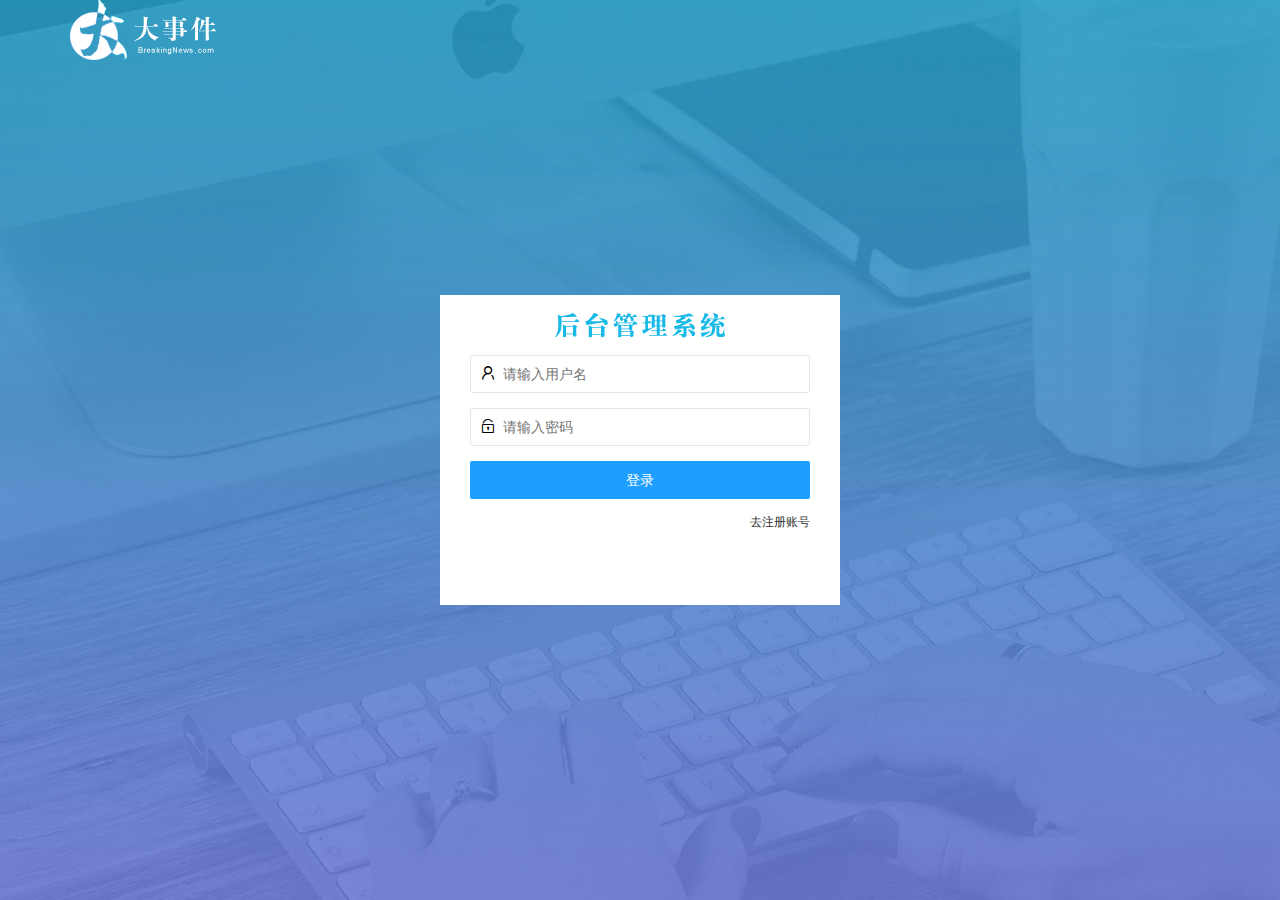
==== index.html @ 13873f53 "完成首页基本的样式及骨架" ====
<!DOCTYPE html>
<html lang="en">

<head>
  <meta charset="UTF-8" />
  <meta name="viewport" content="width=device-width, initial-scale=1.0" />
  <title>大事件-登录/注册</title>
  <!-- 导入 LayUI 的样式 -->
  <link rel="stylesheet" href="/assets/lib/layui/css/layui.css" />
  <!-- 导入自己的样式表 -->
  <link rel="stylesheet" href="/assets/css/login.css" />
</head>

<body>
  <!-- 头部的 Logo 区域 -->
  <div class="layui-main">
    <img src="/assets/images/logo.png" alt="" />
  </div>

  <!-- 登录注册区域 -->
  <div class="loginAndRegBox">
    <div class="title-box"></div>
    <!-- 登录的div -->
    <div class="login-box">
      <!-- 登录的表单 -->
      <form class="layui-form" id="form_login">
        <!-- 用户名 -->
        <div class="layui-form-item">
          <i class="layui-icon layui-icon-username"></i>
          <input type="text" name="username" required lay-verify="required" placeholder="请输入用户名" autocomplete="off"
            class="layui-input" />
        </div>
        <!-- 密码 -->
        <div class="layui-form-item">
          <i class="layui-icon layui-icon-password"></i>
          <input type="password" name="password" required lay-verify="required|pwd" placeholder="请输入密码"
            autocomplete="off" class="layui-input" />
        </div>
        <!-- 登录按钮 -->
        <div class="layui-form-item">
          <!-- 注意：表单提交按钮和普通按钮的区别，就是 lay-submit 属性 -->
          <button class="layui-btn layui-btn-fluid layui-btn-normal" lay-submit>
            登录
          </button>
        </div>
        <div class="layui-form-item links">
          <a href="javascript:;" id="link_reg">去注册账号</a>
        </div>
      </form>
    </div>
    <!-- 注册的div -->
    <div class="reg-box">
      <!-- 注册的表单 -->
      <form class="layui-form" id="form_reg">
        <!-- 用户名 -->
        <div class="layui-form-item">
          <i class="layui-icon layui-icon-username"></i>
          <input type="text" name="username" required lay-verify="required" placeholder="请输入用户名" autocomplete="off"
            class="layui-input" />
        </div>
        <!-- 密码 -->
        <div class="layui-form-item">
          <i class="layui-icon layui-icon-password"></i>
          <input type="password" name="password" required lay-verify="required|pwd" placeholder="请输入密码"
            autocomplete="off" class="layui-input" />
        </div>
        <!-- 密码确认框 -->
        <div class="layui-form-item">
          <i class="layui-icon layui-icon-password"></i>
          <input type="password" name="repassword" required lay-verify="required|pwd|repwd" placeholder="再次确认密码"
            autocomplete="off" class="layui-input" />
        </div>
        <!-- 注册按钮 -->
        <div class="layui-form-item">
          <!-- 注意：表单提交按钮和普通按钮的区别，就是 lay-submit 属性 -->
          <button class="layui-btn layui-btn-fluid layui-btn-normal" lay-submit>
            注册
          </button>
        </div>
        <div class="layui-form-item links">
          <a href="javascript:;" id="link_login">去登录</a>
        </div>
      </form>
    </div>
  </div>
  <!-- 导入 Layui 的JS文件 -->
  <script src="/assets/lib/layui/layui.all.js"></script>
  <!-- 导入 JQuery -->
  <script src="/assets/lib/jquery.js"></script>
  <!-- 导入自己封装的 baseAPI.js -->
  <script src="/assets/js/baseAPI.js"></script>
  <!-- 导入自己的 JavaScript 脚本 -->
  <script src="/assets/js/login.js"></script>
</body>

</html>
---- assets/lib/layui/css/layui.css ----
/** layui-v2.5.5 MIT License By https://www.layui.com */
 .layui-inline,img{display:inline-block;vertical-align:middle}h1,h2,h3,h4,h5,h6{font-weight:400}.layui-edge,.layui-header,.layui-inline,.layui-main{position:relative}.layui-body,.layui-edge,.layui-elip{overflow:hidden}.layui-btn,.layui-edge,.layui-inline,img{vertical-align:middle}.layui-btn,.layui-disabled,.layui-icon,.layui-unselect{-moz-user-select:none;-webkit-user-select:none;-ms-user-select:none}.layui-elip,.layui-form-checkbox span,.layui-form-pane .layui-form-label{text-overflow:ellipsis;white-space:nowrap}.layui-breadcrumb,.layui-tree-btnGroup{visibility:hidden}blockquote,body,button,dd,div,dl,dt,form,h1,h2,h3,h4,h5,h6,input,li,ol,p,pre,td,textarea,th,ul{margin:0;padding:0;-webkit-tap-highlight-color:rgba(0,0,0,0)}a:active,a:hover{outline:0}img{border:none}li{list-style:none}table{border-collapse:collapse;border-spacing:0}h4,h5,h6{font-size:100%}button,input,optgroup,option,select,textarea{font-family:inherit;font-size:inherit;font-style:inherit;font-weight:inherit;outline:0}pre{white-space:pre-wrap;white-space:-moz-pre-wrap;white-space:-pre-wrap;white-space:-o-pre-wrap;word-wrap:break-word}body{line-height:24px;font:14px Helvetica Neue,Helvetica,PingFang SC,Tahoma,Arial,sans-serif}hr{height:1px;margin:10px 0;border:0;clear:both}a{color:#333;text-decoration:none}a:hover{color:#777}a cite{font-style:normal;*cursor:pointer}.layui-border-box,.layui-border-box *{box-sizing:border-box}.layui-box,.layui-box *{box-sizing:content-box}.layui-clear{clear:both;*zoom:1}.layui-clear:after{content:'\20';clear:both;*zoom:1;display:block;height:0}.layui-inline{*display:inline;*zoom:1}.layui-edge{display:inline-block;width:0;height:0;border-width:6px;border-style:dashed;border-color:transparent}.layui-edge-top{top:-4px;border-bottom-color:#999;border-bottom-style:solid}.layui-edge-right{border-left-color:#999;border-left-style:solid}.layui-edge-bottom{top:2px;border-top-color:#999;border-top-style:solid}.layui-edge-left{border-right-color:#999;border-right-style:solid}.layui-disabled,.layui-disabled:hover{color:#d2d2d2!important;cursor:not-allowed!important}.layui-circle{border-radius:100%}.layui-show{display:block!important}.layui-hide{display:none!important}@font-face{font-family:layui-icon;src:url(../font/iconfont.eot?v=250);src:url(../font/iconfont.eot?v=250#iefix) format('embedded-opentype'),url(../font/iconfont.woff2?v=250) format('woff2'),url(../font/iconfont.woff?v=250) format('woff'),url(../font/iconfont.ttf?v=250) format('truetype'),url(../font/iconfont.svg?v=250#layui-icon) format('svg')}.layui-icon{font-family:layui-icon!important;font-size:16px;font-style:normal;-webkit-font-smoothing:antialiased;-moz-osx-font-smoothing:grayscale}.layui-icon-reply-fill:before{content:"\e611"}.layui-icon-set-fill:before{content:"\e614"}.layui-icon-menu-fill:before{content:"\e60f"}.layui-icon-search:before{content:"\e615"}.layui-icon-share:before{content:"\e641"}.layui-icon-set-sm:before{content:"\e620"}.layui-icon-engine:before{content:"\e628"}.layui-icon-close:before{content:"\1006"}.layui-icon-close-fill:before{content:"\1007"}.layui-icon-chart-screen:before{content:"\e629"}.layui-icon-star:before{content:"\e600"}.layui-icon-circle-dot:before{content:"\e617"}.layui-icon-chat:before{content:"\e606"}.layui-icon-release:before{content:"\e609"}.layui-icon-list:before{content:"\e60a"}.layui-icon-chart:before{content:"\e62c"}.layui-icon-ok-circle:before{content:"\1005"}.layui-icon-layim-theme:before{content:"\e61b"}.layui-icon-table:before{content:"\e62d"}.layui-icon-right:before{content:"\e602"}.layui-icon-left:before{content:"\e603"}.layui-icon-cart-simple:before{content:"\e698"}.layui-icon-face-cry:before{content:"\e69c"}.layui-icon-face-smile:before{content:"\e6af"}.layui-icon-survey:before{content:"\e6b2"}.layui-icon-tree:before{content:"\e62e"}.layui-icon-upload-circle:before{content:"\e62f"}.layui-icon-add-circle:before{content:"\e61f"}.layui-icon-download-circle:before{content:"\e601"}.layui-icon-templeate-1:before{content:"\e630"}.layui-icon-util:before{content:"\e631"}.layui-icon-face-surprised:before{content:"\e664"}.layui-icon-edit:before{content:"\e642"}.layui-icon-speaker:before{content:"\e645"}.layui-icon-down:before{content:"\e61a"}.layui-icon-file:before{content:"\e621"}.layui-icon-layouts:before{content:"\e632"}.layui-icon-rate-half:before{content:"\e6c9"}.layui-icon-add-circle-fine:before{content:"\e608"}.layui-icon-prev-circle:before{content:"\e633"}.layui-icon-read:before{content:"\e705"}.layui-icon-404:before{content:"\e61c"}.layui-icon-carousel:before{content:"\e634"}.layui-icon-help:before{content:"\e607"}.layui-icon-code-circle:before{content:"\e635"}.layui-icon-water:before{content:"\e636"}.layui-icon-username:before{content:"\e66f"}.layui-icon-find-fill:before{content:"\e670"}.layui-icon-about:before{content:"\e60b"}.layui-icon-location:before{content:"\e715"}.layui-icon-up:before{content:"\e619"}.layui-icon-pause:before{content:"\e651"}.layui-icon-date:before{content:"\e637"}.layui-icon-layim-uploadfile:before{content:"\e61d"}.layui-icon-delete:before{content:"\e640"}.layui-icon-play:before{content:"\e652"}.layui-icon-top:before{content:"\e604"}.layui-icon-friends:before{content:"\e612"}.layui-icon-refresh-3:before{content:"\e9aa"}.layui-icon-ok:before{content:"\e605"}.layui-icon-layer:before{content:"\e638"}.layui-icon-face-smile-fine:before{content:"\e60c"}.layui-icon-dollar:before{content:"\e659"}.layui-icon-group:before{content:"\e613"}.layui-icon-layim-download:before{content:"\e61e"}.layui-icon-picture-fine:before{content:"\e60d"}.layui-icon-link:before{content:"\e64c"}.layui-icon-diamond:before{content:"\e735"}.layui-icon-log:before{content:"\e60e"}.layui-icon-rate-solid:before{content:"\e67a"}.layui-icon-fonts-del:before{content:"\e64f"}.layui-icon-unlink:before{content:"\e64d"}.layui-icon-fonts-clear:before{content:"\e639"}.layui-icon-triangle-r:before{content:"\e623"}.layui-icon-circle:before{content:"\e63f"}.layui-icon-radio:before{content:"\e643"}.layui-icon-align-center:before{content:"\e647"}.layui-icon-align-right:before{content:"\e648"}.layui-icon-align-left:before{content:"\e649"}.layui-icon-loading-1:before{content:"\e63e"}.layui-icon-return:before{content:"\e65c"}.layui-icon-fonts-strong:before{content:"\e62b"}.layui-icon-upload:before{content:"\e67c"}.layui-icon-dialogue:before{content:"\e63a"}.layui-icon-video:before{content:"\e6ed"}.layui-icon-headset:before{content:"\e6fc"}.layui-icon-cellphone-fine:before{content:"\e63b"}.layui-icon-add-1:before{content:"\e654"}.layui-icon-face-smile-b:before{content:"\e650"}.layui-icon-fonts-html:before{content:"\e64b"}.layui-icon-form:before{content:"\e63c"}.layui-icon-cart:before{content:"\e657"}.layui-icon-camera-fill:before{content:"\e65d"}.layui-icon-tabs:before{content:"\e62a"}.layui-icon-fonts-code:before{content:"\e64e"}.layui-icon-fire:before{content:"\e756"}.layui-icon-set:before{content:"\e716"}.layui-icon-fonts-u:before{content:"\e646"}.layui-icon-triangle-d:before{content:"\e625"}.layui-icon-tips:before{content:"\e702"}.layui-icon-picture:before{content:"\e64a"}.layui-icon-more-vertical:before{content:"\e671"}.layui-icon-flag:before{content:"\e66c"}.layui-icon-loading:before{content:"\e63d"}.layui-icon-fonts-i:before{content:"\e644"}.layui-icon-refresh-1:before{content:"\e666"}.layui-icon-rmb:before{content:"\e65e"}.layui-icon-home:before{content:"\e68e"}.layui-icon-user:before{content:"\e770"}.layui-icon-notice:before{content:"\e667"}.layui-icon-login-weibo:before{content:"\e675"}.layui-icon-voice:before{content:"\e688"}.layui-icon-upload-drag:before{content:"\e681"}.layui-icon-login-qq:before{content:"\e676"}.layui-icon-snowflake:before{content:"\e6b1"}.layui-icon-file-b:before{content:"\e655"}.layui-icon-template:before{content:"\e663"}.layui-icon-auz:before{content:"\e672"}.layui-icon-console:before{content:"\e665"}.layui-icon-app:before{content:"\e653"}.layui-icon-prev:before{content:"\e65a"}.layui-icon-website:before{content:"\e7ae"}.layui-icon-next:before{content:"\e65b"}.layui-icon-component:before{content:"\e857"}.layui-icon-more:before{content:"\e65f"}.layui-icon-login-wechat:before{content:"\e677"}.layui-icon-shrink-right:before{content:"\e668"}.layui-icon-spread-left:before{content:"\e66b"}.layui-icon-camera:before{content:"\e660"}.layui-icon-note:before{content:"\e66e"}.layui-icon-refresh:before{content:"\e669"}.layui-icon-female:before{content:"\e661"}.layui-icon-male:before{content:"\e662"}.layui-icon-password:before{content:"\e673"}.layui-icon-senior:before{content:"\e674"}.layui-icon-theme:before{content:"\e66a"}.layui-icon-tread:before{content:"\e6c5"}.layui-icon-praise:before{content:"\e6c6"}.layui-icon-star-fill:before{content:"\e658"}.layui-icon-rate:before{content:"\e67b"}.layui-icon-template-1:before{content:"\e656"}.layui-icon-vercode:before{content:"\e679"}.layui-icon-cellphone:before{content:"\e678"}.layui-icon-screen-full:before{content:"\e622"}.layui-icon-screen-restore:before{content:"\e758"}.layui-icon-cols:before{content:"\e610"}.layui-icon-export:before{content:"\e67d"}.layui-icon-print:before{content:"\e66d"}.layui-icon-slider:before{content:"\e714"}.layui-icon-addition:before{content:"\e624"}.layui-icon-subtraction:before{content:"\e67e"}.layui-icon-service:before{content:"\e626"}.layui-icon-transfer:before{content:"\e691"}.layui-main{width:1140px;margin:0 auto}.layui-header{z-index:1000;height:60px}.layui-header a:hover{transition:all .5s;-webkit-transition:all .5s}.layui-side{position:fixed;left:0;top:0;bottom:0;z-index:999;width:200px;overflow-x:hidden}.layui-side-scroll{position:relative;width:220px;height:100%;overflow-x:hidden}.layui-body{position:absolute;left:200px;right:0;top:0;bottom:0;z-index:998;width:auto;overflow-y:auto;box-sizing:border-box}.layui-layout-body{overflow:hidden}.layui-layout-admin .layui-header{background-color:#23262E}.layui-layout-admin .layui-side{top:60px;width:200px;overflow-x:hidden}.layui-layout-admin .layui-body{position:fixed;top:60px;bottom:44px}.layui-layout-admin .layui-main{width:auto;margin:0 15px}.layui-layout-admin .layui-footer{position:fixed;left:200px;right:0;bottom:0;height:44px;line-height:44px;padding:0 15px;background-color:#eee}.layui-layout-admin .layui-logo{position:absolute;left:0;top:0;width:200px;height:100%;line-height:60px;text-align:center;color:#009688;font-size:16px}.layui-layout-admin .layui-header .layui-nav{background:0 0}.layui-layout-left{position:absolute!important;left:200px;top:0}.layui-layout-right{position:absolute!important;right:0;top:0}.layui-container{position:relative;margin:0 auto;padding:0 15px;box-sizing:border-box}.layui-fluid{position:relative;margin:0 auto;padding:0 15px}.layui-row:after,.layui-row:before{content:'';display:block;clear:both}.layui-col-lg1,.layui-col-lg10,.layui-col-lg11,.layui-col-lg12,.layui-col-lg2,.layui-col-lg3,.layui-col-lg4,.layui-col-lg5,.layui-col-lg6,.layui-col-lg7,.layui-col-lg8,.layui-col-lg9,.layui-col-md1,.layui-col-md10,.layui-col-md11,.layui-col-md12,.layui-col-md2,.layui-col-md3,.layui-col-md4,.layui-col-md5,.layui-col-md6,.layui-col-md7,.layui-col-md8,.layui-col-md9,.layui-col-sm1,.layui-col-sm10,.layui-col-sm11,.layui-col-sm12,.layui-col-sm2,.layui-col-sm3,.layui-col-sm4,.layui-col-sm5,.layui-col-sm6,.layui-col-sm7,.layui-col-sm8,.layui-col-sm9,.layui-col-xs1,.layui-col-xs10,.layui-col-xs11,.layui-col-xs12,.layui-col-xs2,.layui-col-xs3,.layui-col-xs4,.layui-col-xs5,.layui-col-xs6,.layui-col-xs7,.layui-col-xs8,.layui-col-xs9{position:relative;display:block;box-sizing:border-box}.layui-col-xs1,.layui-col-xs10,.layui-col-xs11,.layui-col-xs12,.layui-col-xs2,.layui-col-xs3,.layui-col-xs4,.layui-col-xs5,.layui-col-xs6,.layui-col-xs7,.layui-col-xs8,.layui-col-xs9{float:left}.layui-col-xs1{width:8.33333333%}.layui-col-xs2{width:16.66666667%}.layui-col-xs3{width:25%}.layui-col-xs4{width:33.33333333%}.layui-col-xs5{width:41.66666667%}.layui-col-xs6{width:50%}.layui-col-xs7{width:58.33333333%}.layui-col-xs8{width:66.66666667%}.layui-col-xs9{width:75%}.layui-col-xs10{width:83.33333333%}.layui-col-xs11{width:91.66666667%}.layui-col-xs12{width:100%}.layui-col-xs-offset1{margin-left:8.33333333%}.layui-col-xs-offset2{margin-left:16.66666667%}.layui-col-xs-offset3{margin-left:25%}.layui-col-xs-offset4{margin-left:33.33333333%}.layui-col-xs-offset5{margin-left:41.66666667%}.layui-col-xs-offset6{margin-left:50%}.layui-col-xs-offset7{margin-left:58.33333333%}.layui-col-xs-offset8{margin-left:66.66666667%}.layui-col-xs-offset9{margin-left:75%}.layui-col-xs-offset10{margin-left:83.33333333%}.layui-col-xs-offset11{margin-left:91.66666667%}.layui-col-xs-offset12{margin-left:100%}@media screen and (max-width:768px){.layui-hide-xs{display:none!important}.layui-show-xs-block{display:block!important}.layui-show-xs-inline{display:inline!important}.layui-show-xs-inline-block{display:inline-block!important}}@media screen and (min-width:768px){.layui-container{width:750px}.layui-hide-sm{display:none!important}.layui-show-sm-block{display:block!important}.layui-show-sm-inline{display:inline!important}.layui-show-sm-inline-block{display:inline-block!important}.layui-col-sm1,.layui-col-sm10,.layui-col-sm11,.layui-col-sm12,.layui-col-sm2,.layui-col-sm3,.layui-col-sm4,.layui-col-sm5,.layui-col-sm6,.layui-col-sm7,.layui-col-sm8,.layui-col-sm9{float:left}.layui-col-sm1{width:8.33333333%}.layui-col-sm2{width:16.66666667%}.layui-col-sm3{width:25%}.layui-col-sm4{width:33.33333333%}.layui-col-sm5{width:41.66666667%}.layui-col-sm6{width:50%}.layui-col-sm7{width:58.33333333%}.layui-col-sm8{width:66.66666667%}.layui-col-sm9{width:75%}.layui-col-sm10{width:83.33333333%}.layui-col-sm11{width:91.66666667%}.layui-col-sm12{width:100%}.layui-col-sm-offset1{margin-left:8.33333333%}.layui-col-sm-offset2{margin-left:16.66666667%}.layui-col-sm-offset3{margin-left:25%}.layui-col-sm-offset4{margin-left:33.33333333%}.layui-col-sm-offset5{margin-left:41.66666667%}.layui-col-sm-offset6{margin-left:50%}.layui-col-sm-offset7{margin-left:58.33333333%}.layui-col-sm-offset8{margin-left:66.66666667%}.layui-col-sm-offset9{margin-left:75%}.layui-col-sm-offset10{margin-left:83.33333333%}.layui-col-sm-offset11{margin-left:91.66666667%}.layui-col-sm-offset12{margin-left:100%}}@media screen and (min-width:992px){.layui-container{width:970px}.layui-hide-md{display:none!important}.layui-show-md-block{display:block!important}.layui-show-md-inline{display:inline!important}.layui-show-md-inline-block{display:inline-block!important}.layui-col-md1,.layui-col-md10,.layui-col-md11,.layui-col-md12,.layui-col-md2,.layui-col-md3,.layui-col-md4,.layui-col-md5,.layui-col-md6,.layui-col-md7,.layui-col-md8,.layui-col-md9{float:left}.layui-col-md1{width:8.33333333%}.layui-col-md2{width:16.66666667%}.layui-col-md3{width:25%}.layui-col-md4{width:33.33333333%}.layui-col-md5{width:41.66666667%}.layui-col-md6{width:50%}.layui-col-md7{width:58.33333333%}.layui-col-md8{width:66.66666667%}.layui-col-md9{width:75%}.layui-col-md10{width:83.33333333%}.layui-col-md11{width:91.66666667%}.layui-col-md12{width:100%}.layui-col-md-offset1{margin-left:8.33333333%}.layui-col-md-offset2{margin-left:16.66666667%}.layui-col-md-offset3{margin-left:25%}.layui-col-md-offset4{margin-left:33.33333333%}.layui-col-md-offset5{margin-left:41.66666667%}.layui-col-md-offset6{margin-left:50%}.layui-col-md-offset7{margin-left:58.33333333%}.layui-col-md-offset8{margin-left:66.66666667%}.layui-col-md-offset9{margin-left:75%}.layui-col-md-offset10{margin-left:83.33333333%}.layui-col-md-offset11{margin-left:91.66666667%}.layui-col-md-offset12{margin-left:100%}}@media screen and (min-width:1200px){.layui-container{width:1170px}.layui-hide-lg{display:none!important}.layui-show-lg-block{display:block!important}.layui-show-lg-inline{display:inline!important}.layui-show-lg-inline-block{display:inline-block!important}.layui-col-lg1,.layui-col-lg10,.layui-col-lg11,.layui-col-lg12,.layui-col-lg2,.layui-col-lg3,.layui-col-lg4,.layui-col-lg5,.layui-col-lg6,.layui-col-lg7,.layui-col-lg8,.layui-col-lg9{float:left}.layui-col-lg1{width:8.33333333%}.layui-col-lg2{width:16.66666667%}.layui-col-lg3{width:25%}.layui-col-lg4{width:33.33333333%}.layui-col-lg5{width:41.66666667%}.layui-col-lg6{width:50%}.layui-col-lg7{width:58.33333333%}.layui-col-lg8{width:66.66666667%}.layui-col-lg9{width:75%}.layui-col-lg10{width:83.33333333%}.layui-col-lg11{width:91.66666667%}.layui-col-lg12{width:100%}.layui-col-lg-offset1{margin-left:8.33333333%}.layui-col-lg-offset2{margin-left:16.66666667%}.layui-col-lg-offset3{margin-left:25%}.layui-col-lg-offset4{margin-left:33.33333333%}.layui-col-lg-offset5{margin-left:41.66666667%}.layui-col-lg-offset6{margin-left:50%}.layui-col-lg-offset7{margin-left:58.33333333%}.layui-col-lg-offset8{margin-left:66.66666667%}.layui-col-lg-offset9{margin-left:75%}.layui-col-lg-offset10{margin-left:83.33333333%}.layui-col-lg-offset11{margin-left:91.66666667%}.layui-col-lg-offset12{margin-left:100%}}.layui-col-space1{margin:-.5px}.layui-col-space1>*{padding:.5px}.layui-col-space3{margin:-1.5px}.layui-col-space3>*{padding:1.5px}.layui-col-space5{margin:-2.5px}.layui-col-space5>*{padding:2.5px}.layui-col-space8{margin:-3.5px}.layui-col-space8>*{padding:3.5px}.layui-col-space10{margin:-5px}.layui-col-space10>*{padding:5px}.layui-col-space12{margin:-6px}.layui-col-space12>*{padding:6px}.layui-col-space15{margin:-7.5px}.layui-col-space15>*{padding:7.5px}.layui-col-space18{margin:-9px}.layui-col-space18>*{padding:9px}.layui-col-space20{margin:-10px}.layui-col-space20>*{padding:10px}.layui-col-space22{margin:-11px}.layui-col-space22>*{padding:11px}.layui-col-space25{margin:-12.5px}.layui-col-space25>*{padding:12.5px}.layui-col-space30{margin:-15px}.layui-col-space30>*{padding:15px}.layui-btn,.layui-input,.layui-select,.layui-textarea,.layui-upload-button{outline:0;-webkit-appearance:none;transition:all .3s;-webkit-transition:all .3s;box-sizing:border-box}.layui-elem-quote{margin-bottom:10px;padding:15px;line-height:22px;border-left:5px solid #009688;border-radius:0 2px 2px 0;background-color:#f2f2f2}.layui-quote-nm{border-style:solid;border-width:1px 1px 1px 5px;background:0 0}.layui-elem-field{margin-bottom:10px;padding:0;border-width:1px;border-style:solid}.layui-elem-field legend{margin-left:20px;padding:0 10px;font-size:20px;font-weight:300}.layui-field-title{margin:10px 0 20px;border-width:1px 0 0}.layui-field-box{padding:10px 15px}.layui-field-title .layui-field-box{padding:10px 0}.layui-progress{position:relative;height:6px;border-radius:20px;background-color:#e2e2e2}.layui-progress-bar{position:absolute;left:0;top:0;width:0;max-width:100%;height:6px;border-radius:20px;text-align:right;background-color:#5FB878;transition:all .3s;-webkit-transition:all .3s}.layui-progress-big,.layui-progress-big .layui-progress-bar{height:18px;line-height:18px}.layui-progress-text{position:relative;top:-20px;line-height:18px;font-size:12px;color:#666}.layui-progress-big .layui-progress-text{position:static;padding:0 10px;color:#fff}.layui-collapse{border-width:1px;border-style:solid;border-radius:2px}.layui-colla-content,.layui-colla-item{border-top-width:1px;border-top-style:solid}.layui-colla-item:first-child{border-top:none}.layui-colla-title{position:relative;height:42px;line-height:42px;padding:0 15px 0 35px;color:#333;background-color:#f2f2f2;cursor:pointer;font-size:14px;overflow:hidden}.layui-colla-content{display:none;padding:10px 15px;line-height:22px;color:#666}.layui-colla-icon{position:absolute;left:15px;top:0;font-size:14px}.layui-card{margin-bottom:15px;border-radius:2px;background-color:#fff;box-shadow:0 1px 2px 0 rgba(0,0,0,.05)}.layui-card:last-child{margin-bottom:0}.layui-card-header{position:relative;height:42px;line-height:42px;padding:0 15px;border-bottom:1px solid #f6f6f6;color:#333;border-radius:2px 2px 0 0;font-size:14px}.layui-bg-black,.layui-bg-blue,.layui-bg-cyan,.layui-bg-green,.layui-bg-orange,.layui-bg-red{color:#fff!important}.layui-card-body{position:relative;padding:10px 15px;line-height:24px}.layui-card-body[pad15]{padding:15px}.layui-card-body[pad20]{padding:20px}.layui-card-body .layui-table{margin:5px 0}.layui-card .layui-tab{margin:0}.layui-panel-window{position:relative;padding:15px;border-radius:0;border-top:5px solid #E6E6E6;background-color:#fff}.layui-auxiliar-moving{position:fixed;left:0;right:0;top:0;bottom:0;width:100%;height:100%;background:0 0;z-index:9999999999}.layui-form-label,.layui-form-mid,.layui-form-select,.layui-input-block,.layui-input-inline,.layui-textarea{position:relative}.layui-bg-red{background-color:#FF5722!important}.layui-bg-orange{background-color:#FFB800!important}.layui-bg-green{background-color:#009688!important}.layui-bg-cyan{background-color:#2F4056!important}.layui-bg-blue{background-color:#1E9FFF!important}.layui-bg-black{background-color:#393D49!important}.layui-bg-gray{background-color:#eee!important;color:#666!important}.layui-badge-rim,.layui-colla-content,.layui-colla-item,.layui-collapse,.layui-elem-field,.layui-form-pane .layui-form-item[pane],.layui-form-pane .layui-form-label,.layui-input,.layui-layedit,.layui-layedit-tool,.layui-quote-nm,.layui-select,.layui-tab-bar,.layui-tab-card,.layui-tab-title,.layui-tab-title .layui-this:after,.layui-textarea{border-color:#e6e6e6}.layui-timeline-item:before,hr{background-color:#e6e6e6}.layui-text{line-height:22px;font-size:14px;color:#666}.layui-text h1,.layui-text h2,.layui-text h3{font-weight:500;color:#333}.layui-text h1{font-size:30px}.layui-text h2{font-size:24px}.layui-text h3{font-size:18px}.layui-text a:not(.layui-btn){color:#01AAED}.layui-text a:not(.layui-btn):hover{text-decoration:underline}.layui-text ul{padding:5px 0 5px 15px}.layui-text ul li{margin-top:5px;list-style-type:disc}.layui-text em,.layui-word-aux{color:#999!important;padding:0 5px!important}.layui-btn{display:inline-block;height:38px;line-height:38px;padding:0 18px;background-color:#009688;color:#fff;white-space:nowrap;text-align:center;font-size:14px;border:none;border-radius:2px;cursor:pointer}.layui-btn:hover{opacity:.8;filter:alpha(opacity=80);color:#fff}.layui-btn:active{opacity:1;filter:alpha(opacity=100)}.layui-btn+.layui-btn{margin-left:10px}.layui-btn-container{font-size:0}.layui-btn-container .layui-btn{margin-right:10px;margin-bottom:10px}.layui-btn-container .layui-btn+.layui-btn{margin-left:0}.layui-table .layui-btn-container .layui-btn{margin-bottom:9px}.layui-btn-radius{border-radius:100px}.layui-btn .layui-icon{margin-right:3px;font-size:18px;vertical-align:bottom;vertical-align:middle\9}.layui-btn-primary{border:1px solid #C9C9C9;background-color:#fff;color:#555}.layui-btn-primary:hover{border-color:#009688;color:#333}.layui-btn-normal{background-color:#1E9FFF}.layui-btn-warm{background-color:#FFB800}.layui-btn-danger{background-color:#FF5722}.layui-btn-checked{background-color:#5FB878}.layui-btn-disabled,.layui-btn-disabled:active,.layui-btn-disabled:hover{border:1px solid #e6e6e6;background-color:#FBFBFB;color:#C9C9C9;cursor:not-allowed;opacity:1}.layui-btn-lg{height:44px;line-height:44px;padding:0 25px;font-size:16px}.layui-btn-sm{height:30px;line-height:30px;padding:0 10px;font-size:12px}.layui-btn-sm i{font-size:16px!important}.layui-btn-xs{height:22px;line-height:22px;padding:0 5px;font-size:12px}.layui-btn-xs i{font-size:14px!important}.layui-btn-group{display:inline-block;vertical-align:middle;font-size:0}.layui-btn-group .layui-btn{margin-left:0!important;margin-right:0!important;border-left:1px solid rgba(255,255,255,.5);border-radius:0}.layui-btn-group .layui-btn-primary{border-left:none}.layui-btn-group .layui-btn-primary:hover{border-color:#C9C9C9;color:#009688}.layui-btn-group .layui-btn:first-child{border-left:none;border-radius:2px 0 0 2px}.layui-btn-group .layui-btn-primary:first-child{border-left:1px solid #c9c9c9}.layui-btn-group .layui-btn:last-child{border-radius:0 2px 2px 0}.layui-btn-group .layui-btn+.layui-btn{margin-left:0}.layui-btn-group+.layui-btn-group{margin-left:10px}.layui-btn-fluid{width:100%}.layui-input,.layui-select,.layui-textarea{height:38px;line-height:1.3;line-height:38px\9;border-width:1px;border-style:solid;background-color:#fff;border-radius:2px}.layui-input::-webkit-input-placeholder,.layui-select::-webkit-input-placeholder,.layui-textarea::-webkit-input-placeholder{line-height:1.3}.layui-input,.layui-textarea{display:block;width:100%;padding-left:10px}.layui-input:hover,.layui-textarea:hover{border-color:#D2D2D2!important}.layui-input:focus,.layui-textarea:focus{border-color:#C9C9C9!important}.layui-textarea{min-height:100px;height:auto;line-height:20px;padding:6px 10px;resize:vertical}.layui-select{padding:0 10px}.layui-form input[type=checkbox],.layui-form input[type=radio],.layui-form select{display:none}.layui-form [lay-ignore]{display:initial}.layui-form-item{margin-bottom:15px;clear:both;*zoom:1}.layui-form-item:after{content:'\20';clear:both;*zoom:1;display:block;height:0}.layui-form-label{float:left;display:block;padding:9px 15px;width:80px;font-weight:400;line-height:20px;text-align:right}.layui-form-label-col{display:block;float:none;padding:9px 0;line-height:20px;text-align:left}.layui-form-item .layui-inline{margin-bottom:5px;margin-right:10px}.layui-input-block{margin-left:110px;min-height:36px}.layui-input-inline{display:inline-block;vertical-align:middle}.layui-form-item .layui-input-inline{float:left;width:190px;margin-right:10px}.layui-form-text .layui-input-inline{width:auto}.layui-form-mid{float:left;display:block;padding:9px 0!important;line-height:20px;margin-right:10px}.layui-form-danger+.layui-form-select .layui-input,.layui-form-danger:focus{border-color:#FF5722!important}.layui-form-select .layui-input{padding-right:30px;cursor:pointer}.layui-form-select .layui-edge{position:absolute;right:10px;top:50%;margin-top:-3px;cursor:pointer;border-width:6px;border-top-color:#c2c2c2;border-top-style:solid;transition:all .3s;-webkit-transition:all .3s}.layui-form-select dl{display:none;position:absolute;left:0;top:42px;padding:5px 0;z-index:899;min-width:100%;border:1px solid #d2d2d2;max-height:300px;overflow-y:auto;background-color:#fff;border-radius:2px;box-shadow:0 2px 4px rgba(0,0,0,.12);box-sizing:border-box}.layui-form-select dl dd,.layui-form-select dl dt{padding:0 10px;line-height:36px;white-space:nowrap;overflow:hidden;text-overflow:ellipsis}.layui-form-select dl dt{font-size:12px;color:#999}.layui-form-select dl dd{cursor:pointer}.layui-form-select dl dd:hover{background-color:#f2f2f2;-webkit-transition:.5s all;transition:.5s all}.layui-form-select .layui-select-group dd{padding-left:20px}.layui-form-select dl dd.layui-select-tips{padding-left:10px!important;color:#999}.layui-form-select dl dd.layui-this{background-color:#5FB878;color:#fff}.layui-form-checkbox,.layui-form-select dl dd.layui-disabled{background-color:#fff}.layui-form-selected dl{display:block}.layui-form-checkbox,.layui-form-checkbox *,.layui-form-switch{display:inline-block;vertical-align:middle}.layui-form-selected .layui-edge{margin-top:-9px;-webkit-transform:rotate(180deg);transform:rotate(180deg);margin-top:-3px\9}:root .layui-form-selected .layui-edge{margin-top:-9px\0/IE9}.layui-form-selectup dl{top:auto;bottom:42px}.layui-select-none{margin:5px 0;text-align:center;color:#999}.layui-select-disabled .layui-disabled{border-color:#eee!important}.layui-select-disabled .layui-edge{border-top-color:#d2d2d2}.layui-form-checkbox{position:relative;height:30px;line-height:30px;margin-right:10px;padding-right:30px;cursor:pointer;font-size:0;-webkit-transition:.1s linear;transition:.1s linear;box-sizing:border-box}.layui-form-checkbox span{padding:0 10px;height:100%;font-size:14px;border-radius:2px 0 0 2px;background-color:#d2d2d2;color:#fff;overflow:hidden}.layui-form-checkbox:hover span{background-color:#c2c2c2}.layui-form-checkbox i{position:absolute;right:0;top:0;width:30px;height:28px;border:1px solid #d2d2d2;border-left:none;border-radius:0 2px 2px 0;color:#fff;font-size:20px;text-align:center}.layui-form-checkbox:hover i{border-color:#c2c2c2;color:#c2c2c2}.layui-form-checked,.layui-form-checked:hover{border-color:#5FB878}.layui-form-checked span,.layui-form-checked:hover span{background-color:#5FB878}.layui-form-checked i,.layui-form-checked:hover i{color:#5FB878}.layui-form-item .layui-form-checkbox{margin-top:4px}.layui-form-checkbox[lay-skin=primary]{height:auto!important;line-height:normal!important;min-width:18px;min-height:18px;border:none!important;margin-right:0;padding-left:28px;padding-right:0;background:0 0}.layui-form-checkbox[lay-skin=primary] span{padding-left:0;padding-right:15px;line-height:18px;background:0 0;color:#666}.layui-form-checkbox[lay-skin=primary] i{right:auto;left:0;width:16px;height:16px;line-height:16px;border:1px solid #d2d2d2;font-size:12px;border-radius:2px;background-color:#fff;-webkit-transition:.1s linear;transition:.1s linear}.layui-form-checkbox[lay-skin=primary]:hover i{border-color:#5FB878;color:#fff}.layui-form-checked[lay-skin=primary] i{border-color:#5FB878!important;background-color:#5FB878;color:#fff}.layui-checkbox-disbaled[lay-skin=primary] span{background:0 0!important;color:#c2c2c2}.layui-checkbox-disbaled[lay-skin=primary]:hover i{border-color:#d2d2d2}.layui-form-item .layui-form-checkbox[lay-skin=primary]{margin-top:10px}.layui-form-switch{position:relative;height:22px;line-height:22px;min-width:35px;padding:0 5px;margin-top:8px;border:1px solid #d2d2d2;border-radius:20px;cursor:pointer;background-color:#fff;-webkit-transition:.1s linear;transition:.1s linear}.layui-form-switch i{position:absolute;left:5px;top:3px;width:16px;height:16px;border-radius:20px;background-color:#d2d2d2;-webkit-transition:.1s linear;transition:.1s linear}.layui-form-switch em{position:relative;top:0;width:25px;margin-left:21px;padding:0!important;text-align:center!important;color:#999!important;font-style:normal!important;font-size:12px}.layui-form-onswitch{border-color:#5FB878;background-color:#5FB878}.layui-checkbox-disbaled,.layui-checkbox-disbaled i{border-color:#e2e2e2!important}.layui-form-onswitch i{left:100%;margin-left:-21px;background-color:#fff}.layui-form-onswitch em{margin-left:5px;margin-right:21px;color:#fff!important}.layui-checkbox-disbaled span{background-color:#e2e2e2!important}.layui-checkbox-disbaled:hover i{color:#fff!important}[lay-radio]{display:none}.layui-form-radio,.layui-form-radio *{display:inline-block;vertical-align:middle}.layui-form-radio{line-height:28px;margin:6px 10px 0 0;padding-right:10px;cursor:pointer;font-size:0}.layui-form-radio *{font-size:14px}.layui-form-radio>i{margin-right:8px;font-size:22px;color:#c2c2c2}.layui-form-radio>i:hover,.layui-form-radioed>i{color:#5FB878}.layui-radio-disbaled>i{color:#e2e2e2!important}.layui-form-pane .layui-form-label{width:110px;padding:8px 15px;height:38px;line-height:20px;border-width:1px;border-style:solid;border-radius:2px 0 0 2px;text-align:center;background-color:#FBFBFB;overflow:hidden;box-sizing:border-box}.layui-form-pane .layui-input-inline{margin-left:-1px}.layui-form-pane .layui-input-block{margin-left:110px;left:-1px}.layui-form-pane .layui-input{border-radius:0 2px 2px 0}.layui-form-pane .layui-form-text .layui-form-label{float:none;width:100%;border-radius:2px;box-sizing:border-box;text-align:left}.layui-form-pane .layui-form-text .layui-input-inline{display:block;margin:0;top:-1px;clear:both}.layui-form-pane .layui-form-text .layui-input-block{margin:0;left:0;top:-1px}.layui-form-pane .layui-form-text .layui-textarea{min-height:100px;border-radius:0 0 2px 2px}.layui-form-pane .layui-form-checkbox{margin:4px 0 4px 10px}.layui-form-pane .layui-form-radio,.layui-form-pane .layui-form-switch{margin-top:6px;margin-left:10px}.layui-form-pane .layui-form-item[pane]{position:relative;border-width:1px;border-style:solid}.layui-form-pane .layui-form-item[pane] .layui-form-label{position:absolute;left:0;top:0;height:100%;border-width:0 1px 0 0}.layui-form-pane .layui-form-item[pane] .layui-input-inline{margin-left:110px}@media screen and (max-width:450px){.layui-form-item .layui-form-label{text-overflow:ellipsis;overflow:hidden;white-space:nowrap}.layui-form-item .layui-inline{display:block;margin-right:0;margin-bottom:20px;clear:both}.layui-form-item .layui-inline:after{content:'\20';clear:both;display:block;height:0}.layui-form-item .layui-input-inline{display:block;float:none;left:-3px;width:auto;margin:0 0 10px 112px}.layui-form-item .layui-input-inline+.layui-form-mid{margin-left:110px;top:-5px;padding:0}.layui-form-item .layui-form-checkbox{margin-right:5px;margin-bottom:5px}}.layui-layedit{border-width:1px;border-style:solid;border-radius:2px}.layui-layedit-tool{padding:3px 5px;border-bottom-width:1px;border-bottom-style:solid;font-size:0}.layedit-tool-fixed{position:fixed;top:0;border-top:1px solid #e2e2e2}.layui-layedit-tool .layedit-tool-mid,.layui-layedit-tool .layui-icon{display:inline-block;vertical-align:middle;text-align:center;font-size:14px}.layui-layedit-tool .layui-icon{position:relative;width:32px;height:30px;line-height:30px;margin:3px 5px;color:#777;cursor:pointer;border-radius:2px}.layui-layedit-tool .layui-icon:hover{color:#393D49}.layui-layedit-tool .layui-icon:active{color:#000}.layui-layedit-tool .layedit-tool-active{background-color:#e2e2e2;color:#000}.layui-layedit-tool .layui-disabled,.layui-layedit-tool .layui-disabled:hover{color:#d2d2d2;cursor:not-allowed}.layui-layedit-tool .layedit-tool-mid{width:1px;height:18px;margin:0 10px;background-color:#d2d2d2}.layedit-tool-html{width:50px!important;font-size:30px!important}.layedit-tool-b,.layedit-tool-code,.layedit-tool-help{font-size:16px!important}.layedit-tool-d,.layedit-tool-face,.layedit-tool-image,.layedit-tool-unlink{font-size:18px!important}.layedit-tool-image input{position:absolute;font-size:0;left:0;top:0;width:100%;height:100%;opacity:.01;filter:Alpha(opacity=1);cursor:pointer}.layui-layedit-iframe iframe{display:block;width:100%}#LAY_layedit_code{overflow:hidden}.layui-laypage{display:inline-block;*display:inline;*zoom:1;vertical-align:middle;margin:10px 0;font-size:0}.layui-laypage>a:first-child,.layui-laypage>a:first-child em{border-radius:2px 0 0 2px}.layui-laypage>a:last-child,.layui-laypage>a:last-child em{border-radius:0 2px 2px 0}.layui-laypage>:first-child{margin-left:0!important}.layui-laypage>:last-child{margin-right:0!important}.layui-laypage a,.layui-laypage button,.layui-laypage input,.layui-laypage select,.layui-laypage span{border:1px solid #e2e2e2}.layui-laypage a,.layui-laypage span{display:inline-block;*display:inline;*zoom:1;vertical-align:middle;padding:0 15px;height:28px;line-height:28px;margin:0 -1px 5px 0;background-color:#fff;color:#333;font-size:12px}.layui-flow-more a *,.layui-laypage input,.layui-table-view select[lay-ignore]{display:inline-block}.layui-laypage a:hover{color:#009688}.layui-laypage em{font-style:normal}.layui-laypage .layui-laypage-spr{color:#999;font-weight:700}.layui-laypage a{text-decoration:none}.layui-laypage .layui-laypage-curr{position:relative}.layui-laypage .layui-laypage-curr em{position:relative;color:#fff}.layui-laypage .layui-laypage-curr .layui-laypage-em{position:absolute;left:-1px;top:-1px;padding:1px;width:100%;height:100%;background-color:#009688}.layui-laypage-em{border-radius:2px}.layui-laypage-next em,.layui-laypage-prev em{font-family:Sim sun;font-size:16px}.layui-laypage .layui-laypage-count,.layui-laypage .layui-laypage-limits,.layui-laypage .layui-laypage-refresh,.layui-laypage .layui-laypage-skip{margin-left:10px;margin-right:10px;padding:0;border:none}.layui-laypage .layui-laypage-limits,.layui-laypage .layui-laypage-refresh{vertical-align:top}.layui-laypage .layui-laypage-refresh i{font-size:18px;cursor:pointer}.layui-laypage select{height:22px;padding:3px;border-radius:2px;cursor:pointer}.layui-laypage .layui-laypage-skip{height:30px;line-height:30px;color:#999}.layui-laypage button,.layui-laypage input{height:30px;line-height:30px;border-radius:2px;vertical-align:top;background-color:#fff;box-sizing:border-box}.layui-laypage input{width:40px;margin:0 10px;padding:0 3px;text-align:center}.layui-laypage input:focus,.layui-laypage select:focus{border-color:#009688!important}.layui-laypage button{margin-left:10px;padding:0 10px;cursor:pointer}.layui-table,.layui-table-view{margin:10px 0}.layui-flow-more{margin:10px 0;text-align:center;color:#999;font-size:14px}.layui-flow-more a{height:32px;line-height:32px}.layui-flow-more a *{vertical-align:top}.layui-flow-more a cite{padding:0 20px;border-radius:3px;background-color:#eee;color:#333;font-style:normal}.layui-flow-more a cite:hover{opacity:.8}.layui-flow-more a i{font-size:30px;color:#737383}.layui-table{width:100%;background-color:#fff;color:#666}.layui-table tr{transition:all .3s;-webkit-transition:all .3s}.layui-table th{text-align:left;font-weight:400}.layui-table tbody tr:hover,.layui-table thead tr,.layui-table-click,.layui-table-header,.layui-table-hover,.layui-table-mend,.layui-table-patch,.layui-table-tool,.layui-table-total,.layui-table-total tr,.layui-table[lay-even] tr:nth-child(even){background-color:#f2f2f2}.layui-table td,.layui-table th,.layui-table-col-set,.layui-table-fixed-r,.layui-table-grid-down,.layui-table-header,.layui-table-page,.layui-table-tips-main,.layui-table-tool,.layui-table-total,.layui-table-view,.layui-table[lay-skin=line],.layui-table[lay-skin=row]{border-width:1px;border-style:solid;border-color:#e6e6e6}.layui-table td,.layui-table th{position:relative;padding:9px 15px;min-height:20px;line-height:20px;font-size:14px}.layui-table[lay-skin=line] td,.layui-table[lay-skin=line] th{border-width:0 0 1px}.layui-table[lay-skin=row] td,.layui-table[lay-skin=row] th{border-width:0 1px 0 0}.layui-table[lay-skin=nob] td,.layui-table[lay-skin=nob] th{border:none}.layui-table img{max-width:100px}.layui-table[lay-size=lg] td,.layui-table[lay-size=lg] th{padding:15px 30px}.layui-table-view .layui-table[lay-size=lg] .layui-table-cell{height:40px;line-height:40px}.layui-table[lay-size=sm] td,.layui-table[lay-size=sm] th{font-size:12px;padding:5px 10px}.layui-table-view .layui-table[lay-size=sm] .layui-table-cell{height:20px;line-height:20px}.layui-table[lay-data]{display:none}.layui-table-box{position:relative;overflow:hidden}.layui-table-view .layui-table{position:relative;width:auto;margin:0}.layui-table-view .layui-table[lay-skin=line]{border-width:0 1px 0 0}.layui-table-view .layui-table[lay-skin=row]{border-width:0 0 1px}.layui-table-view .layui-table td,.layui-table-view .layui-table th{padding:5px 0;border-top:none;border-left:none}.layui-table-view .layui-table th.layui-unselect .layui-table-cell span{cursor:pointer}.layui-table-view .layui-table td{cursor:default}.layui-table-view .layui-table td[data-edit=text]{cursor:text}.layui-table-view .layui-form-checkbox[lay-skin=primary] i{width:18px;height:18px}.layui-table-view .layui-form-radio{line-height:0;padding:0}.layui-table-view .layui-form-radio>i{margin:0;font-size:20px}.layui-table-init{position:absolute;left:0;top:0;width:100%;height:100%;text-align:center;z-index:110}.layui-table-init .layui-icon{position:absolute;left:50%;top:50%;margin:-15px 0 0 -15px;font-size:30px;color:#c2c2c2}.layui-table-header{border-width:0 0 1px;overflow:hidden}.layui-table-header .layui-table{margin-bottom:-1px}.layui-table-tool .layui-inline[lay-event]{position:relative;width:26px;height:26px;padding:5px;line-height:16px;margin-right:10px;text-align:center;color:#333;border:1px solid #ccc;cursor:pointer;-webkit-transition:.5s all;transition:.5s all}.layui-table-tool .layui-inline[lay-event]:hover{border:1px solid #999}.layui-table-tool-temp{padding-right:120px}.layui-table-tool-self{position:absolute;right:17px;top:10px}.layui-table-tool .layui-table-tool-self .layui-inline[lay-event]{margin:0 0 0 10px}.layui-table-tool-panel{position:absolute;top:29px;left:-1px;padding:5px 0;min-width:150px;min-height:40px;border:1px solid #d2d2d2;text-align:left;overflow-y:auto;background-color:#fff;box-shadow:0 2px 4px rgba(0,0,0,.12)}.layui-table-cell,.layui-table-tool-panel li{overflow:hidden;text-overflow:ellipsis;white-space:nowrap}.layui-table-tool-panel li{padding:0 10px;line-height:30px;-webkit-transition:.5s all;transition:.5s all}.layui-table-tool-panel li .layui-form-checkbox[lay-skin=primary]{width:100%;padding-left:28px}.layui-table-tool-panel li:hover{background-color:#f2f2f2}.layui-table-tool-panel li .layui-form-checkbox[lay-skin=primary] i{position:absolute;left:0;top:0}.layui-table-tool-panel li .layui-form-checkbox[lay-skin=primary] span{padding:0}.layui-table-tool .layui-table-tool-self .layui-table-tool-panel{left:auto;right:-1px}.layui-table-col-set{position:absolute;right:0;top:0;width:20px;height:100%;border-width:0 0 0 1px;background-color:#fff}.layui-table-sort{width:10px;height:20px;margin-left:5px;cursor:pointer!important}.layui-table-sort .layui-edge{position:absolute;left:5px;border-width:5px}.layui-table-sort .layui-table-sort-asc{top:3px;border-top:none;border-bottom-style:solid;border-bottom-color:#b2b2b2}.layui-table-sort .layui-table-sort-asc:hover{border-bottom-color:#666}.layui-table-sort .layui-table-sort-desc{bottom:5px;border-bottom:none;border-top-style:solid;border-top-color:#b2b2b2}.layui-table-sort .layui-table-sort-desc:hover{border-top-color:#666}.layui-table-sort[lay-sort=asc] .layui-table-sort-asc{border-bottom-color:#000}.layui-table-sort[lay-sort=desc] .layui-table-sort-desc{border-top-color:#000}.layui-table-cell{height:28px;line-height:28px;padding:0 15px;position:relative;box-sizing:border-box}.layui-table-cell .layui-form-checkbox[lay-skin=primary]{top:-1px;padding:0}.layui-table-cell .layui-table-link{color:#01AAED}.laytable-cell-checkbox,.laytable-cell-numbers,.laytable-cell-radio,.laytable-cell-space{padding:0;text-align:center}.layui-table-body{position:relative;overflow:auto;margin-right:-1px;margin-bottom:-1px}.layui-table-body .layui-none{line-height:26px;padding:15px;text-align:center;color:#999}.layui-table-fixed{position:absolute;left:0;top:0;z-index:101}.layui-table-fixed .layui-table-body{overflow:hidden}.layui-table-fixed-l{box-shadow:0 -1px 8px rgba(0,0,0,.08)}.layui-table-fixed-r{left:auto;right:-1px;border-width:0 0 0 1px;box-shadow:-1px 0 8px rgba(0,0,0,.08)}.layui-table-fixed-r .layui-table-header{position:relative;overflow:visible}.layui-table-mend{position:absolute;right:-49px;top:0;height:100%;width:50px}.layui-table-tool{position:relative;z-index:890;width:100%;min-height:50px;line-height:30px;padding:10px 15px;border-width:0 0 1px}.layui-table-tool .layui-btn-container{margin-bottom:-10px}.layui-table-page,.layui-table-total{border-width:1px 0 0;margin-bottom:-1px;overflow:hidden}.layui-table-page{position:relative;width:100%;padding:7px 7px 0;height:41px;font-size:12px;white-space:nowrap}.layui-table-page>div{height:26px}.layui-table-page .layui-laypage{margin:0}.layui-table-page .layui-laypage a,.layui-table-page .layui-laypage span{height:26px;line-height:26px;margin-bottom:10px;border:none;background:0 0}.layui-table-page .layui-laypage a,.layui-table-page .layui-laypage span.layui-laypage-curr{padding:0 12px}.layui-table-page .layui-laypage span{margin-left:0;padding:0}.layui-table-page .layui-laypage .layui-laypage-prev{margin-left:-7px!important}.layui-table-page .layui-laypage .layui-laypage-curr .layui-laypage-em{left:0;top:0;padding:0}.layui-table-page .layui-laypage button,.layui-table-page .layui-laypage input{height:26px;line-height:26px}.layui-table-page .layui-laypage input{width:40px}.layui-table-page .layui-laypage button{padding:0 10px}.layui-table-page select{height:18px}.layui-table-patch .layui-table-cell{padding:0;width:30px}.layui-table-edit{position:absolute;left:0;top:0;width:100%;height:100%;padding:0 14px 1px;border-radius:0;box-shadow:1px 1px 20px rgba(0,0,0,.15)}.layui-table-edit:focus{border-color:#5FB878!important}select.layui-table-edit{padding:0 0 0 10px;border-color:#C9C9C9}.layui-table-view .layui-form-checkbox,.layui-table-view .layui-form-radio,.layui-table-view .layui-form-switch{top:0;margin:0;box-sizing:content-box}.layui-table-view .layui-form-checkbox{top:-1px;height:26px;line-height:26px}.layui-table-view .layui-form-checkbox i{height:26px}.layui-table-grid .layui-table-cell{overflow:visible}.layui-table-grid-down{position:absolute;top:0;right:0;width:26px;height:100%;padding:5px 0;border-width:0 0 0 1px;text-align:center;background-color:#fff;color:#999;cursor:pointer}.layui-table-grid-down .layui-icon{position:absolute;top:50%;left:50%;margin:-8px 0 0 -8px}.layui-table-grid-down:hover{background-color:#fbfbfb}body .layui-table-tips .layui-layer-content{background:0 0;padding:0;box-shadow:0 1px 6px rgba(0,0,0,.12)}.layui-table-tips-main{margin:-44px 0 0 -1px;max-height:150px;padding:8px 15px;font-size:14px;overflow-y:scroll;background-color:#fff;color:#666}.layui-table-tips-c{position:absolute;right:-3px;top:-13px;width:20px;height:20px;padding:3px;cursor:pointer;background-color:#666;border-radius:50%;color:#fff}.layui-table-tips-c:hover{background-color:#777}.layui-table-tips-c:before{position:relative;right:-2px}.layui-upload-file{display:none!important;opacity:.01;filter:Alpha(opacity=1)}.layui-upload-drag,.layui-upload-form,.layui-upload-wrap{display:inline-block}.layui-upload-list{margin:10px 0}.layui-upload-choose{padding:0 10px;color:#999}.layui-upload-drag{position:relative;padding:30px;border:1px dashed #e2e2e2;background-color:#fff;text-align:center;cursor:pointer;color:#999}.layui-upload-drag .layui-icon{font-size:50px;color:#009688}.layui-upload-drag[lay-over]{border-color:#009688}.layui-upload-iframe{position:absolute;width:0;height:0;border:0;visibility:hidden}.layui-upload-wrap{position:relative;vertical-align:middle}.layui-upload-wrap .layui-upload-file{display:block!important;position:absolute;left:0;top:0;z-index:10;font-size:100px;width:100%;height:100%;opacity:.01;filter:Alpha(opacity=1);cursor:pointer}.layui-transfer-active,.layui-transfer-box{display:inline-block;vertical-align:middle}.layui-transfer-box,.layui-transfer-header,.layui-transfer-search{border-width:0;border-style:solid;border-color:#e6e6e6}.layui-transfer-box{position:relative;border-width:1px;width:200px;height:360px;border-radius:2px;background-color:#fff}.layui-transfer-box .layui-form-checkbox{width:100%;margin:0!important}.layui-transfer-header{height:38px;line-height:38px;padding:0 10px;border-bottom-width:1px}.layui-transfer-search{position:relative;padding:10px;border-bottom-width:1px}.layui-transfer-search .layui-input{height:32px;padding-left:30px;font-size:12px}.layui-transfer-search .layui-icon-search{position:absolute;left:20px;top:50%;margin-top:-8px;color:#666}.layui-transfer-active{margin:0 15px}.layui-transfer-active .layui-btn{display:block;margin:0;padding:0 15px;background-color:#5FB878;border-color:#5FB878;color:#fff}.layui-transfer-active .layui-btn-disabled{background-color:#FBFBFB;border-color:#e6e6e6;color:#C9C9C9}.layui-transfer-active .layui-btn:first-child{margin-bottom:15px}.layui-transfer-active .layui-btn .layui-icon{margin:0;font-size:14px!important}.layui-transfer-data{padding:5px 0;overflow:auto}.layui-transfer-data li{height:32px;line-height:32px;padding:0 10px}.layui-transfer-data li:hover{background-color:#f2f2f2;transition:.5s all}.layui-transfer-data .layui-none{padding:15px 10px;text-align:center;color:#999}.layui-nav{position:relative;padding:0 20px;background-color:#393D49;color:#fff;border-radius:2px;font-size:0;box-sizing:border-box}.layui-nav *{font-size:14px}.layui-nav .layui-nav-item{position:relative;display:inline-block;*display:inline;*zoom:1;vertical-align:middle;line-height:60px}.layui-nav .layui-nav-item a{display:block;padding:0 20px;color:#fff;color:rgba(255,255,255,.7);transition:all .3s;-webkit-transition:all .3s}.layui-nav .layui-this:after,.layui-nav-bar,.layui-nav-tree .layui-nav-itemed:after{position:absolute;left:0;top:0;width:0;height:5px;background-color:#5FB878;transition:all .2s;-webkit-transition:all .2s}.layui-nav-bar{z-index:1000}.layui-nav .layui-nav-item a:hover,.layui-nav .layui-this a{color:#fff}.layui-nav .layui-this:after{content:'';top:auto;bottom:0;width:100%}.layui-nav-img{width:30px;height:30px;margin-right:10px;border-radius:50%}.layui-nav .layui-nav-more{content:'';width:0;height:0;border-style:solid dashed dashed;border-color:#fff transparent transparent;overflow:hidden;cursor:pointer;transition:all .2s;-webkit-transition:all .2s;position:absolute;top:50%;right:3px;margin-top:-3px;border-width:6px;border-top-color:rgba(255,255,255,.7)}.layui-nav .layui-nav-mored,.layui-nav-itemed>a .layui-nav-more{margin-top:-9px;border-style:dashed dashed solid;border-color:transparent transparent #fff}.layui-nav-child{display:none;position:absolute;left:0;top:65px;min-width:100%;line-height:36px;padding:5px 0;box-shadow:0 2px 4px rgba(0,0,0,.12);border:1px solid #d2d2d2;background-color:#fff;z-index:100;border-radius:2px;white-space:nowrap}.layui-nav .layui-nav-child a{color:#333}.layui-nav .layui-nav-child a:hover{background-color:#f2f2f2;color:#000}.layui-nav-child dd{position:relative}.layui-nav .layui-nav-child dd.layui-this a,.layui-nav-child dd.layui-this{background-color:#5FB878;color:#fff}.layui-nav-child dd.layui-this:after{display:none}.layui-nav-tree{width:200px;padding:0}.layui-nav-tree .layui-nav-item{display:block;width:100%;line-height:45px}.layui-nav-tree .layui-nav-item a{position:relative;height:45px;line-height:45px;text-overflow:ellipsis;overflow:hidden;white-space:nowrap}.layui-nav-tree .layui-nav-item a:hover{background-color:#4E5465}.layui-nav-tree .layui-nav-bar{width:5px;height:0;background-color:#009688}.layui-nav-tree .layui-nav-child dd.layui-this,.layui-nav-tree .layui-nav-child dd.layui-this a,.layui-nav-tree .layui-this,.layui-nav-tree .layui-this>a,.layui-nav-tree .layui-this>a:hover{background-color:#009688;color:#fff}.layui-nav-tree .layui-this:after{display:none}.layui-nav-itemed>a,.layui-nav-tree .layui-nav-title a,.layui-nav-tree .layui-nav-title a:hover{color:#fff!important}.layui-nav-tree .layui-nav-child{position:relative;z-index:0;top:0;border:none;box-shadow:none}.layui-nav-tree .layui-nav-child a{height:40px;line-height:40px;color:#fff;color:rgba(255,255,255,.7)}.layui-nav-tree .layui-nav-child,.layui-nav-tree .layui-nav-child a:hover{background:0 0;color:#fff}.layui-nav-tree .layui-nav-more{right:10px}.layui-nav-itemed>.layui-nav-child{display:block;padding:0;background-color:rgba(0,0,0,.3)!important}.layui-nav-itemed>.layui-nav-child>.layui-this>.layui-nav-child{display:block}.layui-nav-side{position:fixed;top:0;bottom:0;left:0;overflow-x:hidden;z-index:999}.layui-bg-blue .layui-nav-bar,.layui-bg-blue .layui-nav-itemed:after,.layui-bg-blue .layui-this:after{background-color:#93D1FF}.layui-bg-blue .layui-nav-child dd.layui-this{background-color:#1E9FFF}.layui-bg-blue .layui-nav-itemed>a,.layui-nav-tree.layui-bg-blue .layui-nav-title a,.layui-nav-tree.layui-bg-blue .layui-nav-title a:hover{background-color:#007DDB!important}.layui-breadcrumb{font-size:0}.layui-breadcrumb>*{font-size:14px}.layui-breadcrumb a{color:#999!important}.layui-breadcrumb a:hover{color:#5FB878!important}.layui-breadcrumb a cite{color:#666;font-style:normal}.layui-breadcrumb span[lay-separator]{margin:0 10px;color:#999}.layui-tab{margin:10px 0;text-align:left!important}.layui-tab[overflow]>.layui-tab-title{overflow:hidden}.layui-tab-title{position:relative;left:0;height:40px;white-space:nowrap;font-size:0;border-bottom-width:1px;border-bottom-style:solid;transition:all .2s;-webkit-transition:all .2s}.layui-tab-title li{display:inline-block;*display:inline;*zoom:1;vertical-align:middle;font-size:14px;transition:all .2s;-webkit-transition:all .2s;position:relative;line-height:40px;min-width:65px;padding:0 15px;text-align:center;cursor:pointer}.layui-tab-title li a{display:block}.layui-tab-title .layui-this{color:#000}.layui-tab-title .layui-this:after{position:absolute;left:0;top:0;content:'';width:100%;height:41px;border-width:1px;border-style:solid;border-bottom-color:#fff;border-radius:2px 2px 0 0;box-sizing:border-box;pointer-events:none}.layui-tab-bar{position:absolute;right:0;top:0;z-index:10;width:30px;height:39px;line-height:39px;border-width:1px;border-style:solid;border-radius:2px;text-align:center;background-color:#fff;cursor:pointer}.layui-tab-bar .layui-icon{position:relative;display:inline-block;top:3px;transition:all .3s;-webkit-transition:all .3s}.layui-tab-item{display:none}.layui-tab-more{padding-right:30px;height:auto!important;white-space:normal!important}.layui-tab-more li.layui-this:after{border-bottom-color:#e2e2e2;border-radius:2px}.layui-tab-more .layui-tab-bar .layui-icon{top:-2px;top:3px\9;-webkit-transform:rotate(180deg);transform:rotate(180deg)}:root .layui-tab-more .layui-tab-bar .layui-icon{top:-2px\0/IE9}.layui-tab-content{padding:10px}.layui-tab-title li .layui-tab-close{position:relative;display:inline-block;width:18px;height:18px;line-height:20px;margin-left:8px;top:1px;text-align:center;font-size:14px;color:#c2c2c2;transition:all .2s;-webkit-transition:all .2s}.layui-tab-title li .layui-tab-close:hover{border-radius:2px;background-color:#FF5722;color:#fff}.layui-tab-brief>.layui-tab-title .layui-this{color:#009688}.layui-tab-brief>.layui-tab-more li.layui-this:after,.layui-tab-brief>.layui-tab-title .layui-this:after{border:none;border-radius:0;border-bottom:2px solid #5FB878}.layui-tab-brief[overflow]>.layui-tab-title .layui-this:after{top:-1px}.layui-tab-card{border-width:1px;border-style:solid;border-radius:2px;box-shadow:0 2px 5px 0 rgba(0,0,0,.1)}.layui-tab-card>.layui-tab-title{background-color:#f2f2f2}.layui-tab-card>.layui-tab-title li{margin-right:-1px;margin-left:-1px}.layui-tab-card>.layui-tab-title .layui-this{background-color:#fff}.layui-tab-card>.layui-tab-title .layui-this:after{border-top:none;border-width:1px;border-bottom-color:#fff}.layui-tab-card>.layui-tab-title .layui-tab-bar{height:40px;line-height:40px;border-radius:0;border-top:none;border-right:none}.layui-tab-card>.layui-tab-more .layui-this{background:0 0;color:#5FB878}.layui-tab-card>.layui-tab-more .layui-this:after{border:none}.layui-timeline{padding-left:5px}.layui-timeline-item{position:relative;padding-bottom:20px}.layui-timeline-axis{position:absolute;left:-5px;top:0;z-index:10;width:20px;height:20px;line-height:20px;background-color:#fff;color:#5FB878;border-radius:50%;text-align:center;cursor:pointer}.layui-timeline-axis:hover{color:#FF5722}.layui-timeline-item:before{content:'';position:absolute;left:5px;top:0;z-index:0;width:1px;height:100%}.layui-timeline-item:last-child:before{display:none}.layui-timeline-item:first-child:before{display:block}.layui-timeline-content{padding-left:25px}.layui-timeline-title{position:relative;margin-bottom:10px}.layui-badge,.layui-badge-dot,.layui-badge-rim{position:relative;display:inline-block;padding:0 6px;font-size:12px;text-align:center;background-color:#FF5722;color:#fff;border-radius:2px}.layui-badge{height:18px;line-height:18px}.layui-badge-dot{width:8px;height:8px;padding:0;border-radius:50%}.layui-badge-rim{height:18px;line-height:18px;border-width:1px;border-style:solid;background-color:#fff;color:#666}.layui-btn .layui-badge,.layui-btn .layui-badge-dot{margin-left:5px}.layui-nav .layui-badge,.layui-nav .layui-badge-dot{position:absolute;top:50%;margin:-8px 6px 0}.layui-tab-title .layui-badge,.layui-tab-title .layui-badge-dot{left:5px;top:-2px}.layui-carousel{position:relative;left:0;top:0;background-color:#f8f8f8}.layui-carousel>[carousel-item]{position:relative;width:100%;height:100%;overflow:hidden}.layui-carousel>[carousel-item]:before{position:absolute;content:'\e63d';left:50%;top:50%;width:100px;line-height:20px;margin:-10px 0 0 -50px;text-align:center;color:#c2c2c2;font-family:layui-icon!important;font-size:30px;font-style:normal;-webkit-font-smoothing:antialiased;-moz-osx-font-smoothing:grayscale}.layui-carousel>[carousel-item]>*{display:none;position:absolute;left:0;top:0;width:100%;height:100%;background-color:#f8f8f8;transition-duration:.3s;-webkit-transition-duration:.3s}.layui-carousel-updown>*{-webkit-transition:.3s ease-in-out up;transition:.3s ease-in-out up}.layui-carousel-arrow{display:none\9;opacity:0;position:absolute;left:10px;top:50%;margin-top:-18px;width:36px;height:36px;line-height:36px;text-align:center;font-size:20px;border:0;border-radius:50%;background-color:rgba(0,0,0,.2);color:#fff;-webkit-transition-duration:.3s;transition-duration:.3s;cursor:pointer}.layui-carousel-arrow[lay-type=add]{left:auto!important;right:10px}.layui-carousel:hover .layui-carousel-arrow[lay-type=add],.layui-carousel[lay-arrow=always] .layui-carousel-arrow[lay-type=add]{right:20px}.layui-carousel[lay-arrow=always] .layui-carousel-arrow{opacity:1;left:20px}.layui-carousel[lay-arrow=none] .layui-carousel-arrow{display:none}.layui-carousel-arrow:hover,.layui-carousel-ind ul:hover{background-color:rgba(0,0,0,.35)}.layui-carousel:hover .layui-carousel-arrow{display:block\9;opacity:1;left:20px}.layui-carousel-ind{position:relative;top:-35px;width:100%;line-height:0!important;text-align:center;font-size:0}.layui-carousel[lay-indicator=outside]{margin-bottom:30px}.layui-carousel[lay-indicator=outside] .layui-carousel-ind{top:10px}.layui-carousel[lay-indicator=outside] .layui-carousel-ind ul{background-color:rgba(0,0,0,.5)}.layui-carousel[lay-indicator=none] .layui-carousel-ind{display:none}.layui-carousel-ind ul{display:inline-block;padding:5px;background-color:rgba(0,0,0,.2);border-radius:10px;-webkit-transition-duration:.3s;transition-duration:.3s}.layui-carousel-ind li{display:inline-block;width:10px;height:10px;margin:0 3px;font-size:14px;background-color:#e2e2e2;background-color:rgba(255,255,255,.5);border-radius:50%;cursor:pointer;-webkit-transition-duration:.3s;transition-duration:.3s}.layui-carousel-ind li:hover{background-color:rgba(255,255,255,.7)}.layui-carousel-ind li.layui-this{background-color:#fff}.layui-carousel>[carousel-item]>.layui-carousel-next,.layui-carousel>[carousel-item]>.layui-carousel-prev,.layui-carousel>[carousel-item]>.layui-this{display:block}.layui-carousel>[carousel-item]>.layui-this{left:0}.layui-carousel>[carousel-item]>.layui-carousel-prev{left:-100%}.layui-carousel>[carousel-item]>.layui-carousel-next{left:100%}.layui-carousel>[carousel-item]>.layui-carousel-next.layui-carousel-left,.layui-carousel>[carousel-item]>.layui-carousel-prev.layui-carousel-right{left:0}.layui-carousel>[carousel-item]>.layui-this.layui-carousel-left{left:-100%}.layui-carousel>[carousel-item]>.layui-this.layui-carousel-right{left:100%}.layui-carousel[lay-anim=updown] .layui-carousel-arrow{left:50%!important;top:20px;margin:0 0 0 -18px}.layui-carousel[lay-anim=updown]>[carousel-item]>*,.layui-carousel[lay-anim=fade]>[carousel-item]>*{left:0!important}.layui-carousel[lay-anim=updown] .layui-carousel-arrow[lay-type=add]{top:auto!important;bottom:20px}.layui-carousel[lay-anim=updown] .layui-carousel-ind{position:absolute;top:50%;right:20px;width:auto;height:auto}.layui-carousel[lay-anim=updown] .layui-carousel-ind ul{padding:3px 5px}.layui-carousel[lay-anim=updown] .layui-carousel-ind li{display:block;margin:6px 0}.layui-carousel[lay-anim=updown]>[carousel-item]>.layui-this{top:0}.layui-carousel[lay-anim=updown]>[carousel-item]>.layui-carousel-prev{top:-100%}.layui-carousel[lay-anim=updown]>[carousel-item]>.layui-carousel-next{top:100%}.layui-carousel[lay-anim=updown]>[carousel-item]>.layui-carousel-next.layui-carousel-left,.layui-carousel[lay-anim=updown]>[carousel-item]>.layui-carousel-prev.layui-carousel-right{top:0}.layui-carousel[lay-anim=updown]>[carousel-item]>.layui-this.layui-carousel-left{top:-100%}.layui-carousel[lay-anim=updown]>[carousel-item]>.layui-this.layui-carousel-right{top:100%}.layui-carousel[lay-anim=fade]>[carousel-item]>.layui-carousel-next,.layui-carousel[lay-anim=fade]>[carousel-item]>.layui-carousel-prev{opacity:0}.layui-carousel[lay-anim=fade]>[carousel-item]>.layui-carousel-next.layui-carousel-left,.layui-carousel[lay-anim=fade]>[carousel-item]>.layui-carousel-prev.layui-carousel-right{opacity:1}.layui-carousel[lay-anim=fade]>[carousel-item]>.layui-this.layui-carousel-left,.layui-carousel[lay-anim=fade]>[carousel-item]>.layui-this.layui-carousel-right{opacity:0}.layui-fixbar{position:fixed;right:15px;bottom:15px;z-index:999999}.layui-fixbar li{width:50px;height:50px;line-height:50px;margin-bottom:1px;text-align:center;cursor:pointer;font-size:30px;background-color:#9F9F9F;color:#fff;border-radius:2px;opacity:.95}.layui-fixbar li:hover{opacity:.85}.layui-fixbar li:active{opacity:1}.layui-fixbar .layui-fixbar-top{display:none;font-size:40px}body .layui-util-face{border:none;background:0 0}body .layui-util-face .layui-layer-content{padding:0;background-color:#fff;color:#666;box-shadow:none}.layui-util-face .layui-layer-TipsG{display:none}.layui-util-face ul{position:relative;width:372px;padding:10px;border:1px solid #D9D9D9;background-color:#fff;box-shadow:0 0 20px rgba(0,0,0,.2)}.layui-util-face ul li{cursor:pointer;float:left;border:1px solid #e8e8e8;height:22px;width:26px;overflow:hidden;margin:-1px 0 0 -1px;padding:4px 2px;text-align:center}.layui-util-face ul li:hover{position:relative;z-index:2;border:1px solid #eb7350;background:#fff9ec}.layui-code{position:relative;margin:10px 0;padding:15px;line-height:20px;border:1px solid #ddd;border-left-width:6px;background-color:#F2F2F2;color:#333;font-family:Courier New;font-size:12px}.layui-rate,.layui-rate *{display:inline-block;vertical-align:middle}.layui-rate{padding:10px 5px 10px 0;font-size:0}.layui-rate li i.layui-icon{font-size:20px;color:#FFB800;margin-right:5px;transition:all .3s;-webkit-transition:all .3s}.layui-rate li i:hover{cursor:pointer;transform:scale(1.12);-webkit-transform:scale(1.12)}.layui-rate[readonly] li i:hover{cursor:default;transform:scale(1)}.layui-colorpicker{width:26px;height:26px;border:1px solid #e6e6e6;padding:5px;border-radius:2px;line-height:24px;display:inline-block;cursor:pointer;transition:all .3s;-webkit-transition:all .3s}.layui-colorpicker:hover{border-color:#d2d2d2}.layui-colorpicker.layui-colorpicker-lg{width:34px;height:34px;line-height:32px}.layui-colorpicker.layui-colorpicker-sm{width:24px;height:24px;line-height:22px}.layui-colorpicker.layui-colorpicker-xs{width:22px;height:22px;line-height:20px}.layui-colorpicker-trigger-bgcolor{display:block;background:url([data-uri]);border-radius:2px}.layui-colorpicker-trigger-span{display:block;height:100%;box-sizing:border-box;border:1px solid rgba(0,0,0,.15);border-radius:2px;text-align:center}.layui-colorpicker-trigger-i{display:inline-block;color:#FFF;font-size:12px}.layui-colorpicker-trigger-i.layui-icon-close{color:#999}.layui-colorpicker-main{position:absolute;z-index:66666666;width:280px;padding:7px;background:#FFF;border:1px solid #d2d2d2;border-radius:2px;box-shadow:0 2px 4px rgba(0,0,0,.12)}.layui-colorpicker-main-wrapper{height:180px;position:relative}.layui-colorpicker-basis{width:260px;height:100%;position:relative}.layui-colorpicker-basis-white{width:100%;height:100%;position:absolute;top:0;left:0;background:linear-gradient(90deg,#FFF,hsla(0,0%,100%,0))}.layui-colorpicker-basis-black{width:100%;height:100%;position:absolute;top:0;left:0;background:linear-gradient(0deg,#000,transparent)}.layui-colorpicker-basis-cursor{width:10px;height:10px;border:1px solid #FFF;border-radius:50%;position:absolute;top:-3px;right:-3px;cursor:pointer}.layui-colorpicker-side{position:absolute;top:0;right:0;width:12px;height:100%;background:linear-gradient(red,#FF0,#0F0,#0FF,#00F,#F0F,red)}.layui-colorpicker-side-slider{width:100%;height:5px;box-shadow:0 0 1px #888;box-sizing:border-box;background:#FFF;border-radius:1px;border:1px solid #f0f0f0;cursor:pointer;position:absolute;left:0}.layui-colorpicker-main-alpha{display:none;height:12px;margin-top:7px;background:url([data-uri])}.layui-colorpicker-alpha-bgcolor{height:100%;position:relative}.layui-colorpicker-alpha-slider{width:5px;height:100%;box-shadow:0 0 1px #888;box-sizing:border-box;background:#FFF;border-radius:1px;border:1px solid #f0f0f0;cursor:pointer;position:absolute;top:0}.layui-colorpicker-main-pre{padding-top:7px;font-size:0}.layui-colorpicker-pre{width:20px;height:20px;border-radius:2px;display:inline-block;margin-left:6px;margin-bottom:7px;cursor:pointer}.layui-colorpicker-pre:nth-child(11n+1){margin-left:0}.layui-colorpicker-pre-isalpha{background:url([data-uri])}.layui-colorpicker-pre.layui-this{box-shadow:0 0 3px 2px rgba(0,0,0,.15)}.layui-colorpicker-pre>div{height:100%;border-radius:2px}.layui-colorpicker-main-input{text-align:right;padding-top:7px}.layui-colorpicker-main-input .layui-btn-container .layui-btn{margin:0 0 0 10px}.layui-colorpicker-main-input div.layui-inline{float:left;margin-right:10px;font-size:14px}.layui-colorpicker-main-input input.layui-input{width:150px;height:30px;color:#666}.layui-slider{height:4px;background:#e2e2e2;border-radius:3px;position:relative;cursor:pointer}.layui-slider-bar{border-radius:3px;position:absolute;height:100%}.layui-slider-step{position:absolute;top:0;width:4px;height:4px;border-radius:50%;background:#FFF;-webkit-transform:translateX(-50%);transform:translateX(-50%)}.layui-slider-wrap{width:36px;height:36px;position:absolute;top:-16px;-webkit-transform:translateX(-50%);transform:translateX(-50%);z-index:10;text-align:center}.layui-slider-wrap-btn{width:12px;height:12px;border-radius:50%;background:#FFF;display:inline-block;vertical-align:middle;cursor:pointer;transition:.3s}.layui-slider-wrap:after{content:"";height:100%;display:inline-block;vertical-align:middle}.layui-slider-wrap-btn.layui-slider-hover,.layui-slider-wrap-btn:hover{transform:scale(1.2)}.layui-slider-wrap-btn.layui-disabled:hover{transform:scale(1)!important}.layui-slider-tips{position:absolute;top:-42px;z-index:66666666;white-space:nowrap;display:none;-webkit-transform:translateX(-50%);transform:translateX(-50%);color:#FFF;background:#000;border-radius:3px;height:25px;line-height:25px;padding:0 10px}.layui-slider-tips:after{content:'';position:absolute;bottom:-12px;left:50%;margin-left:-6px;width:0;height:0;border-width:6px;border-style:solid;border-color:#000 transparent transparent}.layui-slider-input{width:70px;height:32px;border:1px solid #e6e6e6;border-radius:3px;font-size:16px;line-height:32px;position:absolute;right:0;top:-15px}.layui-slider-input-btn{display:none;position:absolute;top:0;right:0;width:20px;height:100%;border-left:1px solid #d2d2d2}.layui-slider-input-btn i{cursor:pointer;position:absolute;right:0;bottom:0;width:20px;height:50%;font-size:12px;line-height:16px;text-align:center;color:#999}.layui-slider-input-btn i:first-child{top:0;border-bottom:1px solid #d2d2d2}.layui-slider-input-txt{height:100%;font-size:14px}.layui-slider-input-txt input{height:100%;border:none}.layui-slider-input-btn i:hover{color:#009688}.layui-slider-vertical{width:4px;margin-left:34px}.layui-slider-vertical .layui-slider-bar{width:4px}.layui-slider-vertical .layui-slider-step{top:auto;left:0;-webkit-transform:translateY(50%);transform:translateY(50%)}.layui-slider-vertical .layui-slider-wrap{top:auto;left:-16px;-webkit-transform:translateY(50%);transform:translateY(50%)}.layui-slider-vertical .layui-slider-tips{top:auto;left:2px}@media \0screen{.layui-slider-wrap-btn{margin-left:-20px}.layui-slider-vertical .layui-slider-wrap-btn{margin-left:0;margin-bottom:-20px}.layui-slider-vertical .layui-slider-tips{margin-left:-8px}.layui-slider>span{margin-left:8px}}.layui-tree{line-height:22px}.layui-tree .layui-form-checkbox{margin:0!important}.layui-tree-set{width:100%;position:relative}.layui-tree-pack{display:none;padding-left:20px;position:relative}.layui-tree-iconClick,.layui-tree-main{display:inline-block;vertical-align:middle}.layui-tree-line .layui-tree-pack{padding-left:27px}.layui-tree-line .layui-tree-set .layui-tree-set:after{content:'';position:absolute;top:14px;left:-9px;width:17px;height:0;border-top:1px dotted #c0c4cc}.layui-tree-entry{position:relative;padding:3px 0;height:20px;white-space:nowrap}.layui-tree-entry:hover{background-color:#eee}.layui-tree-line .layui-tree-entry:hover{background-color:rgba(0,0,0,0)}.layui-tree-line .layui-tree-entry:hover .layui-tree-txt{color:#999;text-decoration:underline;transition:.3s}.layui-tree-main{cursor:pointer;padding-right:10px}.layui-tree-line .layui-tree-set:before{content:'';position:absolute;top:0;left:-9px;width:0;height:100%;border-left:1px dotted #c0c4cc}.layui-tree-line .layui-tree-set.layui-tree-setLineShort:before{height:13px}.layui-tree-line .layui-tree-set.layui-tree-setHide:before{height:0}.layui-tree-iconClick{position:relative;height:20px;line-height:20px;margin:0 10px;color:#c0c4cc}.layui-tree-icon{height:12px;line-height:12px;width:12px;text-align:center;border:1px solid #c0c4cc}.layui-tree-iconClick .layui-icon{font-size:18px}.layui-tree-icon .layui-icon{font-size:12px;color:#666}.layui-tree-iconArrow{padding:0 5px}.layui-tree-iconArrow:after{content:'';position:absolute;left:4px;top:3px;z-index:100;width:0;height:0;border-width:5px;border-style:solid;border-color:transparent transparent transparent #c0c4cc;transition:.5s}.layui-tree-btnGroup,.layui-tree-editInput{position:relative;vertical-align:middle;display:inline-block}.layui-tree-spread>.layui-tree-entry>.layui-tree-iconClick>.layui-tree-iconArrow:after{transform:rotate(90deg) translate(3px,4px)}.layui-tree-txt{display:inline-block;vertical-align:middle;color:#555}.layui-tree-search{margin-bottom:15px;color:#666}.layui-tree-btnGroup .layui-icon{display:inline-block;vertical-align:middle;padding:0 2px;cursor:pointer}.layui-tree-btnGroup .layui-icon:hover{color:#999;transition:.3s}.layui-tree-entry:hover .layui-tree-btnGroup{visibility:visible}.layui-tree-editInput{height:20px;line-height:20px;padding:0 3px;border:none;background-color:rgba(0,0,0,.05)}.layui-tree-emptyText{text-align:center;color:#999}.layui-anim{-webkit-animation-duration:.3s;animation-duration:.3s;-webkit-animation-fill-mode:both;animation-fill-mode:both}.layui-anim.layui-icon{display:inline-block}.layui-anim-loop{-webkit-animation-iteration-count:infinite;animation-iteration-count:infinite}.layui-trans,.layui-trans a{transition:all .3s;-webkit-transition:all .3s}@-webkit-keyframes layui-rotate{from{-webkit-transform:rotate(0)}to{-webkit-transform:rotate(360deg)}}@keyframes layui-rotate{from{transform:rotate(0)}to{transform:rotate(360deg)}}.layui-anim-rotate{-webkit-animation-name:layui-rotate;animation-name:layui-rotate;-webkit-animation-duration:1s;animation-duration:1s;-webkit-animation-timing-function:linear;animation-timing-function:linear}@-webkit-keyframes layui-up{from{-webkit-transform:translate3d(0,100%,0);opacity:.3}to{-webkit-transform:translate3d(0,0,0);opacity:1}}@keyframes layui-up{from{transform:translate3d(0,100%,0);opacity:.3}to{transform:translate3d(0,0,0);opacity:1}}.layui-anim-up{-webkit-animation-name:layui-up;animation-name:layui-up}@-webkit-keyframes layui-upbit{from{-webkit-transform:translate3d(0,30px,0);opacity:.3}to{-webkit-transform:translate3d(0,0,0);opacity:1}}@keyframes layui-upbit{from{transform:translate3d(0,30px,0);opacity:.3}to{transform:translate3d(0,0,0);opacity:1}}.layui-anim-upbit{-webkit-animation-name:layui-upbit;animation-name:layui-upbit}@-webkit-keyframes layui-scale{0%{opacity:.3;-webkit-transform:scale(.5)}100%{opacity:1;-webkit-transform:scale(1)}}@keyframes layui-scale{0%{opacity:.3;-ms-transform:scale(.5);transform:scale(.5)}100%{opacity:1;-ms-transform:scale(1);transform:scale(1)}}.layui-anim-scale{-webkit-animation-name:layui-scale;animation-name:layui-scale}@-webkit-keyframes layui-scale-spring{0%{opacity:.5;-webkit-transform:scale(.5)}80%{opacity:.8;-webkit-transform:scale(1.1)}100%{opacity:1;-webkit-transform:scale(1)}}@keyframes layui-scale-spring{0%{opacity:.5;transform:scale(.5)}80%{opacity:.8;transform:scale(1.1)}100%{opacity:1;transform:scale(1)}}.layui-anim-scaleSpring{-webkit-animation-name:layui-scale-spring;animation-name:layui-scale-spring}@-webkit-keyframes layui-fadein{0%{opacity:0}100%{opacity:1}}@keyframes layui-fadein{0%{opacity:0}100%{opacity:1}}.layui-anim-fadein{-webkit-animation-name:layui-fadein;animation-name:layui-fadein}@-webkit-keyframes layui-fadeout{0%{opacity:1}100%{opacity:0}}@keyframes layui-fadeout{0%{opacity:1}100%{opacity:0}}.layui-anim-fadeout{-webkit-animation-name:layui-fadeout;animation-name:layui-fadeout}
---- assets/css/login.css ----
html,
body {
  margin: 0;
  padding: 0;
  height: 100%;
  width: 100%;
  background: url("/assets/images/login_bg.jpg") no-repeat center;
  background-size: cover;
}

.loginAndRegBox {
  width: 400px;
  height: 310px;
  background-color: #fff;
  position: absolute;
  left: 50%;
  top: 50%;
  transform: translate(-50%, -50%);
}

.title-box {
  height: 60px;
  background: url("/assets/images/login_title.png") no-repeat center;
}

.reg-box {
  display: none;
}

.layui-form {
  padding: 0 30px;
}

.links {
  display: flex;
  justify-content: flex-end;
}

.links a {
  font-size: 12px;
}

.layui-form-item {
  position: relative;
}

.layui-icon {
  position: absolute;
  left: 10px;
  top: 10px;
}

.layui-input {
  padding-left: 32px;
}
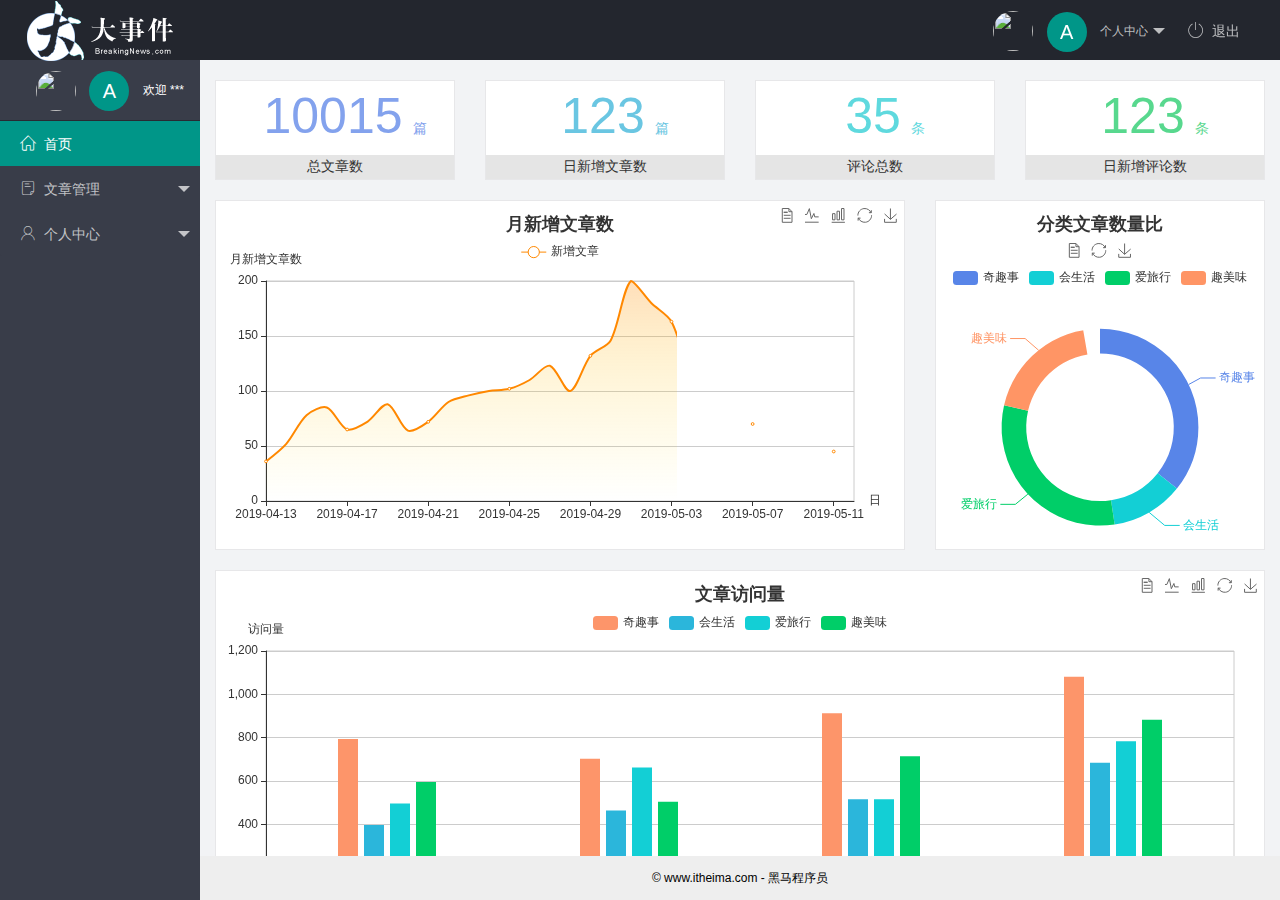
==== commit e5f422a3: "完成login主页面、完成个人资料页面" ====
--- a/index.html
+++ b/index.html
@@ -1,97 +1,106 @@
-
 <!DOCTYPE html>
 <html lang="en">
 
 <head>
   <meta charset="UTF-8" />
   <meta name="viewport" content="width=device-width, initial-scale=1.0" />
-  <title>大事件-登录/注册</title>
-  <!-- 导入 LayUI 的样式 -->
+  <title>后台主页</title>
+  <!-- 导入 layui 的样式表 -->
   <link rel="stylesheet" href="/assets/lib/layui/css/layui.css" />
+  <!-- 导入第三方图标库 -->
+  <link rel="stylesheet" href="/assets/fonts/iconfont.css" />
   <!-- 导入自己的样式表 -->
-  <link rel="stylesheet" href="/assets/css/login.css" />
+  <link rel="stylesheet" href="/assets/css/index.css" />
 </head>
 
-<body>
-  <!-- 头部的 Logo 区域 -->
-  <div class="layui-main">
-    <img src="/assets/images/logo.png" alt="" />
-  </div>
+<body class="layui-layout-body">
+  <div class="layui-layout layui-layout-admin">
+    <div class="layui-header">
+      <div class="layui-logo">
+        <img src="/assets/images/logo.png" alt="" />
+      </div>
+      <!-- 头部区域（可配合layui已有的水平导航） -->
+      <ul class="layui-nav layui-layout-right">
+        <li class="layui-nav-item">
+          <a href="javascript:;" class="userinfo">
+            <img src="http://t.cn/RCzsdCq" class="layui-nav-img" />
+            <span class="text-avatar">A</span>
+            个人中心
+          </a>
+          <dl class="layui-nav-child">
+            <dd><a href="/user/user_info.html" target="fm">基本资料</a></dd>
+            <dd><a href="/user/user_avatar.html" target="fm">更换头像</a></dd>
+            <dd><a href="/user/user_pwd.html" target="fm">重置密码</a></dd>
+          </dl>
+        </li>
+        <li class="layui-nav-item">
+          <a href="javascript:;" id="btnLogout"><span class="iconfont icon-tuichu"></span>退出</a>
+        </li>
+      </ul>
+    </div>
 
-  <!-- 登录注册区域 -->
-  <div class="loginAndRegBox">
-    <div class="title-box"></div>
-    <!-- 登录的div -->
-    <div class="login-box">
-      <!-- 登录的表单 -->
-      <form class="layui-form" id="form_login">
-        <!-- 用户名 -->
-        <div class="layui-form-item">
-          <i class="layui-icon layui-icon-username"></i>
-          <input type="text" name="username" required lay-verify="required" placeholder="请输入用户名" autocomplete="off"
-            class="layui-input" />
+    <div class="layui-side layui-bg-black">
+      <div class="layui-side-scroll">
+        <div class="userinfo">
+          <img src="http://t.cn/RCzsdCq" class="layui-nav-img" />
+          <span class="text-avatar">A</span>
+          <span id="welcome">欢迎 ***</span>
         </div>
-        <!-- 密码 -->
-        <div class="layui-form-item">
-          <i class="layui-icon layui-icon-password"></i>
-          <input type="password" name="password" required lay-verify="required|pwd" placeholder="请输入密码"
-            autocomplete="off" class="layui-input" />
-        </div>
-        <!-- 登录按钮 -->
-        <div class="layui-form-item">
-          <!-- 注意：表单提交按钮和普通按钮的区别，就是 lay-submit 属性 -->
-          <button class="layui-btn layui-btn-fluid layui-btn-normal" lay-submit>
-            登录
-          </button>
-        </div>
-        <div class="layui-form-item links">
-          <a href="javascript:;" id="link_reg">去注册账号</a>
-        </div>
-      </form>
+        <!-- 左侧导航区域（可配合layui已有的垂直导航） -->
+        <ul class="layui-nav layui-nav-tree" lay-shrink="all">
+          <li class="layui-nav-item layui-this">
+            <a href="/home/dashboard.html" target="fm"><span class="iconfont icon-home"></span>首页</a>
+          </li>
+          <li class="layui-nav-item">
+            <a class="" href="javascript:;"><span class="iconfont icon-16"></span>文章管理</a>
+            <dl class="layui-nav-child">
+              <dd>
+                <a href="/article/art_cate.html" target="fm"><i class="layui-icon layui-icon-app"></i>文章类别</a>
+              </dd>
+              <dd>
+                <a href="/article/art_list.html" target="fm"><i class="layui-icon layui-icon-app"></i>文章列表</a>
+              </dd>
+              <dd>
+                <a href="javascript:;" target="fm"><i class="layui-icon layui-icon-app"></i>发布文章</a>
+              </dd>
+            </dl>
+          </li>
+          <li class="layui-nav-item">
+            <a href="javascript:;"><span class="iconfont icon-user"></span>个人中心</a>
+            <dl class="layui-nav-child">
+              <dd>
+                <a href="/user/user_info.html" target="fm"><i class="layui-icon layui-icon-app"></i>基本资料</a>
+              </dd>
+              <dd>
+                <a href="/user/user_avatar.html" target="fm"><i class="layui-icon layui-icon-app"></i>更换头像</a>
+              </dd>
+              <dd>
+                <a href="/user/user_pwd.html" target="fm"><i class="layui-icon layui-icon-app"></i>重置密码</a>
+              </dd>
+            </dl>
+          </li>
+        </ul>
+      </div>
     </div>
-    <!-- 注册的div -->
-    <div class="reg-box">
-      <!-- 注册的表单 -->
-      <form class="layui-form" id="form_reg">
-        <!-- 用户名 -->
-        <div class="layui-form-item">
-          <i class="layui-icon layui-icon-username"></i>
-          <input type="text" name="username" required lay-verify="required" placeholder="请输入用户名" autocomplete="off"
-            class="layui-input" />
-        </div>
-        <!-- 密码 -->
-        <div class="layui-form-item">
-          <i class="layui-icon layui-icon-password"></i>
-          <input type="password" name="password" required lay-verify="required|pwd" placeholder="请输入密码"
-            autocomplete="off" class="layui-input" />
-        </div>
-        <!-- 密码确认框 -->
-        <div class="layui-form-item">
-          <i class="layui-icon layui-icon-password"></i>
-          <input type="password" name="repassword" required lay-verify="required|pwd|repwd" placeholder="再次确认密码"
-            autocomplete="off" class="layui-input" />
-        </div>
-        <!-- 注册按钮 -->
-        <div class="layui-form-item">
-          <!-- 注意：表单提交按钮和普通按钮的区别，就是 lay-submit 属性 -->
-          <button class="layui-btn layui-btn-fluid layui-btn-normal" lay-submit>
-            注册
-          </button>
-        </div>
-        <div class="layui-form-item links">
-          <a href="javascript:;" id="link_login">去登录</a>
-        </div>
-      </form>
+
+    <div class="layui-body">
+      <!-- 内容主体区域 -->
+      <iframe name="fm" src="/home/dashboard.html" frameborder="0"></iframe>
+    </div>
+
+    <div class="layui-footer">
+      <!-- 底部固定区域 -->
+      © www.itheima.com - 黑马程序员
     </div>
   </div>
-  <!-- 导入 Layui 的JS文件 -->
+  <!-- 导入 layui 的JS文件 -->
   <script src="/assets/lib/layui/layui.all.js"></script>
-  <!-- 导入 JQuery -->
+  <!-- 导入 jQuery -->
   <script src="/assets/lib/jquery.js"></script>
-  <!-- 导入自己封装的 baseAPI.js -->
+  <!-- 导入自己封装的 baseAPI -->
   <script src="/assets/js/baseAPI.js"></script>
-  <!-- 导入自己的 JavaScript 脚本 -->
-  <script src="/assets/js/login.js"></script>
+  <!-- 导入自己的 js 文件 -->
+  <script src="/assets/js/index.js"></script>
 </body>
 
 </html>--- a/assets/fonts/iconfont.css
+++ b/assets/fonts/iconfont.css
@@ -0,0 +1,37 @@
+@font-face {font-family: "iconfont";
+  src: url('iconfont.eot?t=1576139966484'); /* IE9 */
+  src: url('iconfont.eot?t=1576139966484#iefix') format('embedded-opentype'), /* IE6-IE8 */
+  url('[data-uri]') format('woff2'),
+  url('iconfont.woff?t=1576139966484') format('woff'),
+  url('iconfont.ttf?t=1576139966484') format('truetype'), /* chrome, firefox, opera, Safari, Android, iOS 4.2+ */
+  url('iconfont.svg?t=1576139966484#iconfont') format('svg'); /* iOS 4.1- */
+}
+
+.iconfont {
+  font-family: "iconfont" !important;
+  font-size: 16px;
+  font-style: normal;
+  -webkit-font-smoothing: antialiased;
+  -moz-osx-font-smoothing: grayscale;
+}
+
+.icon-home:before {
+  content: "\e6a9";
+}
+
+.icon-user:before {
+  content: "\e614";
+}
+
+.icon-pinglun:before {
+  content: "\e616";
+}
+
+.icon-tuichu:before {
+  content: "\e865";
+}
+
+.icon-16:before {
+  content: "\e615";
+}
+
--- a/assets/css/index.css
+++ b/assets/css/index.css
@@ -0,0 +1,59 @@
+.layui-footer {
+    text-align: center;
+    font-size: 12px;
+  }
+  
+  .iconfont {
+    margin-right: 8px;
+  }
+  
+  .layui-icon {
+    margin-right: 8px;
+    margin-left: 20px;
+  }
+  
+  iframe {
+    width: 100%;
+    height: 100%;
+  }
+  
+  .layui-body {
+    overflow: hidden;
+  }
+  
+  a {
+    transition: none !important;
+  }
+  
+  .userinfo {
+    height: 60px;
+    line-height: 60px;
+    text-align: center;
+    font-size: 12px;
+    user-select: none;
+  }
+  
+  .layui-side-scroll .userinfo {
+    border-bottom: 1px solid #282b33;
+  }
+  
+  .layui-nav-img {
+    width: 40px;
+    height: 40px;
+  }
+  
+  .text-avatar {
+    display: inline-block;
+    width: 40px;
+    height: 40px;
+    background-color: #009688;
+    border-radius: 50%;
+    line-height: 40px;
+    text-align: center;
+    font-size: 20px;
+    color: #fff;
+    position: relative;
+    top: 4px;
+    margin-right: 10px;
+  }
+  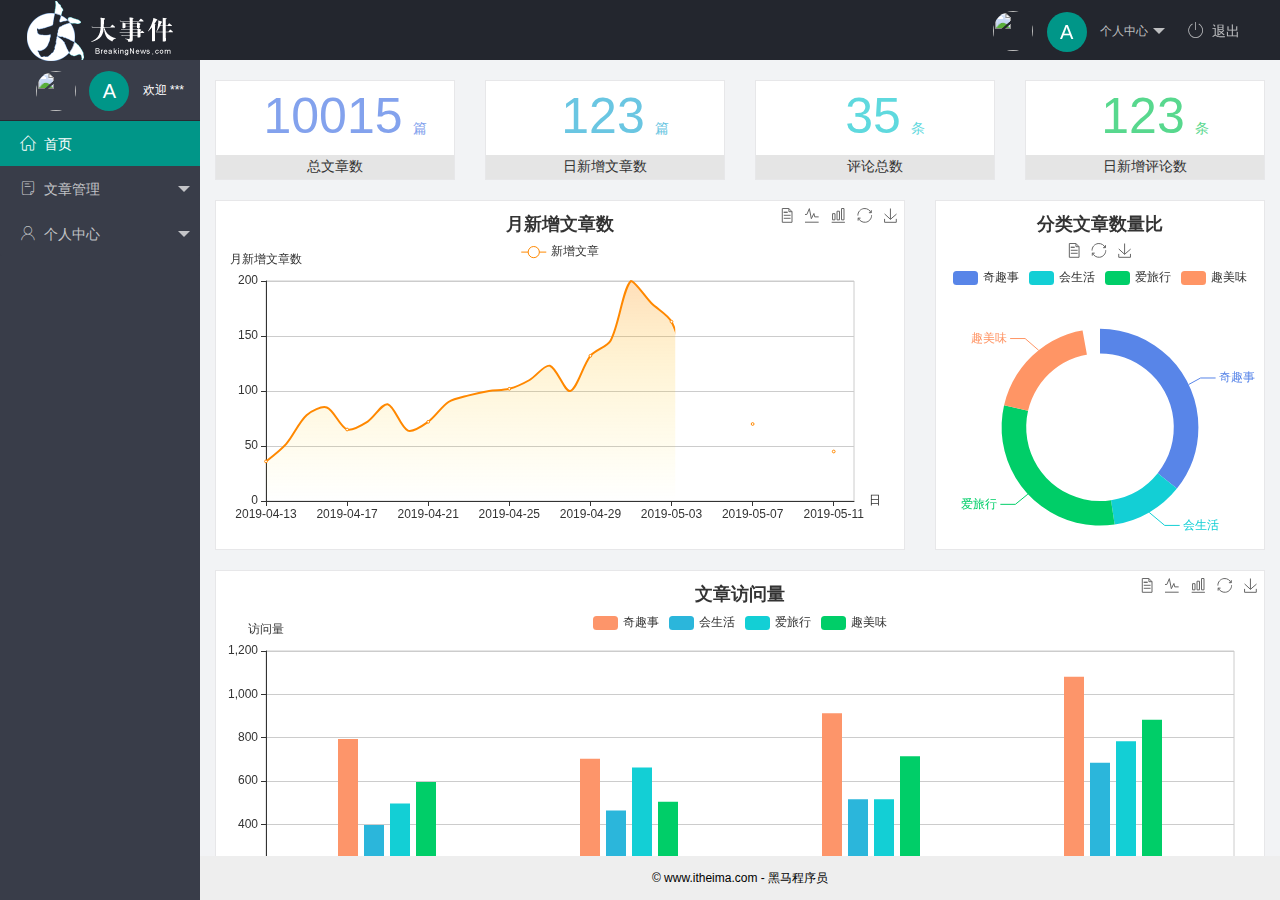
==== commit 45baf18d: "完成全部" ====
--- a/index.html
+++ b/index.html
@@ -58,10 +58,10 @@
                 <a href="/article/art_cate.html" target="fm"><i class="layui-icon layui-icon-app"></i>文章类别</a>
               </dd>
               <dd>
-                <a href="/article/art_list.html" target="fm"><i class="layui-icon layui-icon-app"></i>文章列表</a>
+                <a href="/article/art_list.html" target="fm"><i class="layui-icon layui-icon-app" lay-filter="demo"></i>文章列表</a>
               </dd>
               <dd>
-                <a href="javascript:;" target="fm"><i class="layui-icon layui-icon-app"></i>发布文章</a>
+                <a href="/article/art_pub.html" target="fm"><i class="layui-icon layui-icon-app"></i>发布文章</a>
               </dd>
             </dl>
           </li>
